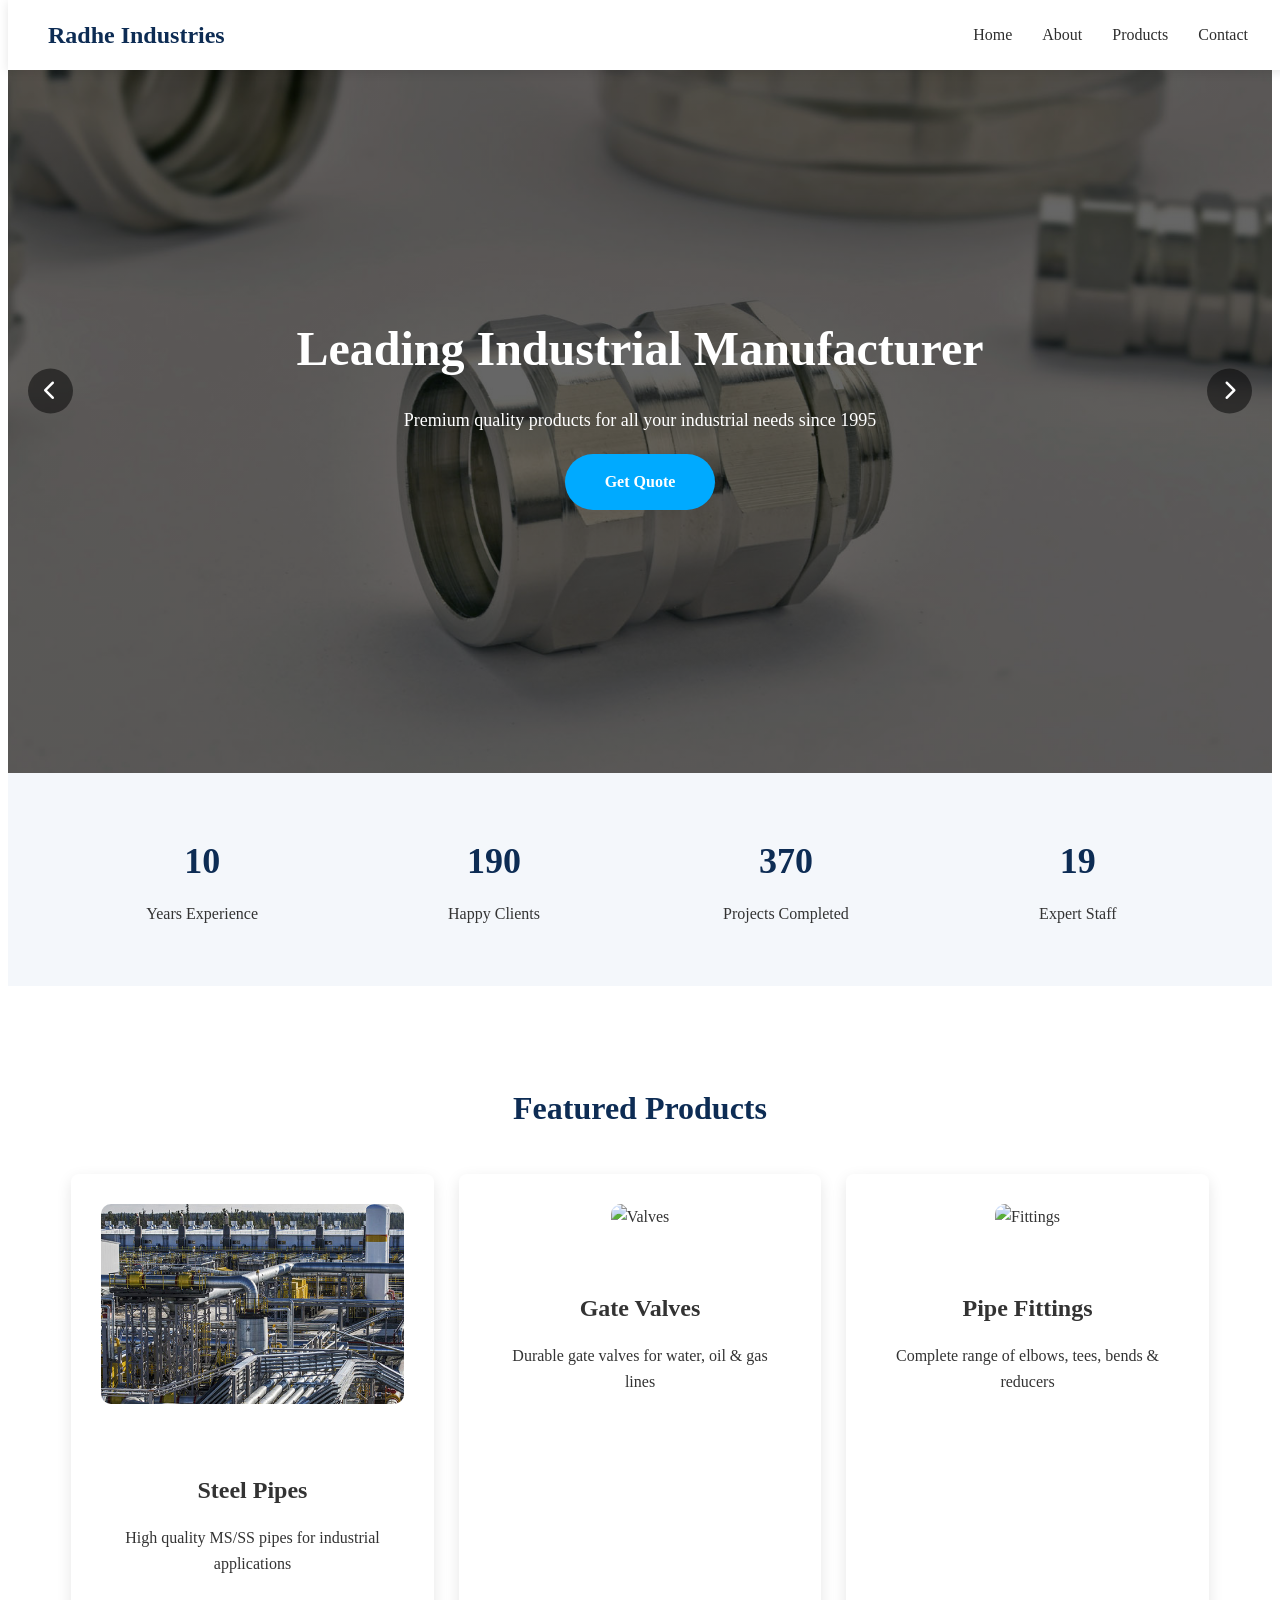
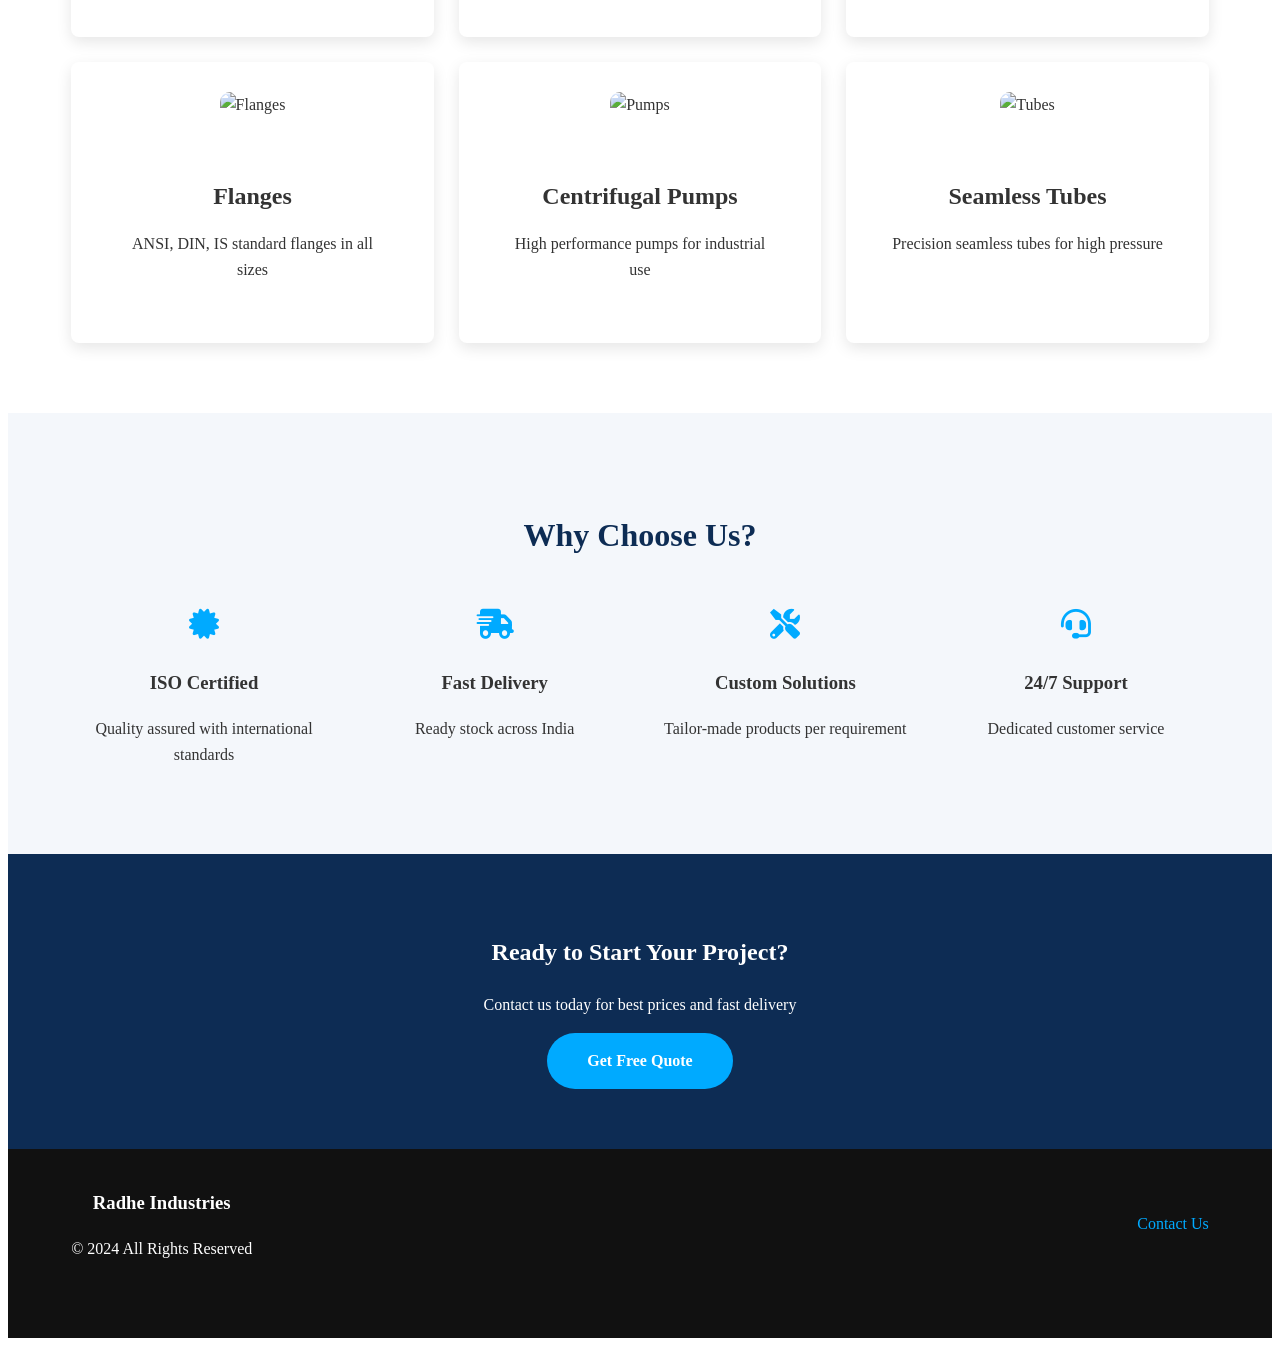
==== index.html @ 286223f5 "basic" ====
<!DOCTYPE html>
<html lang="en">
<head>
    <meta charset="UTF-8">
    <meta name="viewport" content="width=device-width, initial-scale=1.0">
    <title>Radhe Industries - Manufacturer & Supplier</title>
    <link rel="stylesheet" href="css/style.css">
    <link href="https://fonts.googleapis.com/css2?family=Poppins:wght@300;400;500;600;700&display=swap" rel="stylesheet">
    <link rel="stylesheet" href="https://cdnjs.cloudflare.com/ajax/libs/font-awesome/6.0.0/css/all.min.css">
</head>
<body>
    <!-- HEADER -->
    <header>
        <nav class="navbar">
            <div class="nav-container">
                <div class="logo">
                    <h2>Radhe Industries</h2>
                </div>
                <ul class="nav-menu">
                    <li><a href="index.html#home" class="active">Home</a></li>
                    <li><a href="about.html">About</a></li>
                    <li><a href="product.html">Products</a></li>
                    <li><a href="contact.html">Contact</a></li>
                </ul>
                <div class="hamburger">
                    <span></span>
                    <span></span>
                    <span></span>
                </div>
            </div>
        </nav>
    </header>

    <!-- HERO SLIDER -->
    <section id="home" class="hero-slider">
        <div class="slider-container">
            <!-- Slide 1 -->
            <div class="slide active">
                <div class="slide-content">
                    <h1>Leading Industrial Manufacturer</h1>
                    <p>Premium quality products for all your industrial needs since 1995</p>
                    <a href="contact.html" class="cta-btn">Get Quote</a>
                </div>
            </div>
            <!-- Slide 2 -->
            <div class="slide">
                <div class="slide-content">
                    <h1>Quality You Can Trust</h1>
                    <p>ISO Certified | 500+ Happy Clients | 25+ Years Experience</p>
                    <a href="about.html" class="cta-btn">Learn More</a>
                </div>
            </div>
            <!-- Slide 3 -->
            <div class="slide">
                <div class="slide-content">
                    <h1>Fast Delivery Nationwide</h1>
                    <p>Ready stock | On-time delivery | Competitive pricing</p>
                    <a href="contact.html" class="cta-btn">Contact Now</a>
                </div>
            </div>
        </div>
        <div class="slider-nav">
            <span class="nav-dot active" data-slide="0"></span>
            <span class="nav-dot" data-slide="1"></span>
            <span class="nav-dot" data-slide="2"></span>
        </div>
        <div class="slider-arrows">
            <button class="prev"><i class="fas fa-chevron-left"></i></button>
            <button class="next"><i class="fas fa-chevron-right"></i></button>
        </div>
    </section>

    <!-- COMPANY STATS -->
    <section class="stats-section">
        <div class="container">
            <div class="stats-grid">
                <div class="stat-item">
                    <div class="stat-number" data-target="25">0</div>
                    <div class="stat-label">Years Experience</div>
                </div>
                <div class="stat-item">
                    <div class="stat-number" data-target="500">0</div>
                    <div class="stat-label">Happy Clients</div>
                </div>
                <div class="stat-item">
                    <div class="stat-number" data-target="1000">0</div>
                    <div class="stat-label">Projects Completed</div>
                </div>
                <div class="stat-item">
                    <div class="stat-number" data-target="50">0</div>
                    <div class="stat-label">Expert Staff</div>
                </div>
            </div>
        </div>
    </section>

    <!-- FEATURED PRODUCTS -->
    <section id="products" class="products-section">
        <div class="container">
            <h2 class="section-title">Featured Products</h2>
            <div class="products-grid">
                <div class="product-card">
                    <img src="images/steel_pipe.jpg" alt="Industrial Pipes">
                    <div class="product-info">
                        <h3>Steel Pipes</h3>
                        <p>High quality MS/SS pipes for industrial applications</p>
                    </div>
                </div>
                <div class="product-card">
                    <img src="images/product2.jpg" alt="Valves">
                    <div class="product-info">
                        <h3>Gate Valves</h3>
                        <p>Durable gate valves for water, oil & gas lines</p>
                    </div>
                </div>
                <div class="product-card">
                    <img src="images/product3.jpg" alt="Fittings">
                    <div class="product-info">
                        <h3>Pipe Fittings</h3>
                        <p>Complete range of elbows, tees, bends & reducers</p>
                    </div>
                </div>
                <div class="product-card">
                    <img src="images/product4.jpg" alt="Flanges">
                    <div class="product-info">
                        <h3>Flanges</h3>
                        <p>ANSI, DIN, IS standard flanges in all sizes</p>
                    </div>
                </div>
                <div class="product-card">
                    <img src="images/product5.jpg" alt="Pumps">
                    <div class="product-info">
                        <h3>Centrifugal Pumps</h3>
                        <p>High performance pumps for industrial use</p>
                    </div>
                </div>
                <div class="product-card">
                    <img src="images/product6.jpg" alt="Tubes">
                    <div class="product-info">
                        <h3>Seamless Tubes</h3>
                        <p>Precision seamless tubes for high pressure</p>
                    </div>
                </div>
            </div>
        </div>
    </section>

    <!-- WHY CHOOSE US -->
    <section class="why-choose-section">
        <div class="container">
            <h2 class="section-title">Why Choose Us?</h2>
            <div class="features-grid">
                <div class="feature-item">
                    <div class="feature-icon"><i class="fas fa-certificate"></i></div>
                    <h3>ISO Certified</h3>
                    <p>Quality assured with international standards</p>
                </div>
                <div class="feature-item">
                    <div class="feature-icon"><i class="fas fa-shipping-fast"></i></div>
                    <h3>Fast Delivery</h3>
                    <p>Ready stock across India</p>
                </div>
                <div class="feature-item">
                    <div class="feature-icon"><i class="fas fa-tools"></i></div>
                    <h3>Custom Solutions</h3>
                    <p>Tailor-made products per requirement</p>
                </div>
                <div class="feature-item">
                    <div class="feature-icon"><i class="fas fa-headset"></i></div>
                    <h3>24/7 Support</h3>
                    <p>Dedicated customer service</p>
                </div>
            </div>
        </div>
    </section>

    <!-- CLIENTS LOGOS -->
    <!-- <section class="clients-section">
        <div class="container">
            <h2 class="section-title">Our Esteemed Clients</h2>
            <div class="clients-slider">
                <img src="images/client1.png" alt="Client 1" class="client-logo">
                <img src="images/client2.png" alt="Client 2" class="client-logo">
                <img src="images/client3.png" alt="Client 3" class="client-logo">
                <img src="images/client4.png" alt="Client 4" class="client-logo">
                <img src="images/client5.png" alt="Client 5" class="client-logo">
                <img src="images/client6.png" alt="Client 6" class="client-logo">
            </div>
        </div>
    </section> -->

    <!-- CTA SECTION -->
    <section class="cta-section">
        <div class="container">
            <div class="cta-content">
                <h2>Ready to Start Your Project?</h2>
                <p>Contact us today for best prices and fast delivery</p>
                <a href="contact.html" class="cta-btn">Get Free Quote</a>
            </div>
        </div>
    </section>

    <!-- FOOTER -->
    <footer class="footer-simple">
        <div class="container">
            <div class="footer-content">
                <div class="footer-left">
                    <h3>Radhe Industries</h3>
                    <p>© 2024 All Rights Reserved</p>
                </div>
                <div class="footer-right">
                    <a href="contact.html">Contact Us</a>
                </div>
            </div>
        </div>
    </footer>

    <script src="js/script.js"></script>
</body>
</html>
---- css/style.css ----
/* * {
    margin: 0;
    padding: 0;
    box-sizing: border-box;
}

body {
    font-family: 'Poppins', sans-serif;
    line-height: 1.6;
    color: #333;
}

.container {
    max-width: 1200px;
    margin: 0 auto;
    padding: 0 20px;
} */

/* Hero Section */
/* .hero {
    height: 100vh;
    background: linear-gradient(rgba(0,0,0,0.5), rgba(0,0,0,0.5)), 
                url('../images/hero-bg.jpg');
    background-size: cover;
    background-position: center;
    display: flex;
    align-items: center;
    justify-content: center;
    text-align: center;
    color: white;
}

.hero-content h1 {
    font-size: 4rem;
    margin-bottom: 20px;
    animation: fadeInUp 1s ease;
}

.hero-content p {
    font-size: 1.5rem;
    margin-bottom: 30px;
    animation: fadeInUp 1s ease 0.2s both;
}

.cta-btn {
    display: inline-block;
    background: #e74c3c;
    color: white;
    padding: 15px 40px;
    text-decoration: none;
    border-radius: 50px;
    font-weight: 600;
    transition: all 0.3s;
    animation: fadeInUp 1s ease 0.4s both;
}

.cta-btn:hover {
    background: #c0392b;
    transform: translateY(-3px);
} */

/* About Section */
.about {
    padding: 100px 0;
    background: #f8f9fa;
}

.about h2 {
    text-align: center;
    font-size: 2.5rem;
    margin-bottom: 60px;
    color: #333;
}

.about-content {
    display: grid;
    grid-template-columns: 1fr 1fr;
    gap: 60px;
    align-items: center;
}

.about-text p {
    font-size: 1.2rem;
    margin-bottom: 40px;
    color: #666;
}

.stats {
    display: flex;
    gap: 30px;
}

.stat {
    text-align: center;
}

.stat h3 {
    font-size: 2.5rem;
    color: #e74c3c;
    margin-bottom: 10px;
}

.about-image img {
    width: 100%;
    border-radius: 10px;
    box-shadow: 0 20px 40px rgba(0,0,0,0.1);
}

/* Products Section */
.products {
    padding: 100px 0;
}

.products h2 {
    text-align: center;
    font-size: 2.5rem;
    margin-bottom: 60px;
    color: #333;
}

.products-grid {
    display: grid;
    grid-template-columns: repeat(auto-fit, minmax(350px, 1fr));
    gap: 40px;
}

.product-card {
    background: white;
    padding: 30px;
    border-radius: 15px;
    box-shadow: 0 15px 35px rgba(0,0,0,0.1);
    text-align: center;
    transition: transform 0.3s, box-shadow 0.3s;
}

.product-card:hover {
    transform: translateY(-10px);
    box-shadow: 0 25px 50px rgba(0,0,0,0.15);
}

.product-card img {
    width: 100%;
    height: 250px;
    object-fit: cover;
    border-radius: 10px;
    margin-bottom: 20px;
}

.product-card h3 {
    font-size: 1.5rem;
    margin-bottom: 15px;
    color: #333;
}

/* Contact Section */
.contact {
    padding: 100px 0;
    background: #f8f9fa;
}

.contact h2 {
    text-align: center;
    font-size: 2.5rem;
    margin-bottom: 60px;
    color: #333;
}

.contact-content {
    display: grid;
    grid-template-columns: 1fr 1fr;
    gap: 60px;
}

.contact-item {
    margin-bottom: 30px;
}

.contact-item h3 {
    font-size: 1.3rem;
    margin-bottom: 10px;
    color: #e74c3c;
}

/* .contact-form {
    display: flex;
    flex-direction: column;
    gap: 20px;
}

.contact-form input,
.contact-form textarea {
    padding: 15px;
    border: 2px solid #eee;
    border-radius: 10px;
    font-family: inherit;
    font-size: 1rem;
    transition: border-color 0.3s;
}

.contact-form input:focus,
.contact-form textarea:focus {
    outline: none;
    border-color: #e74c3c;
}

.contact-form button {
    background: #e74c3c;
    color: white;
    padding: 15px;
    border: none;
    border-radius: 10px;
    font-size: 1.1rem;
    font-weight: 600;
    cursor: pointer;
    transition: background 0.3s;
}

.contact-form button:hover {
    background: #c0392b;
} */

/* Footer */
footer {
    background: #333;
    color: white;
    text-align: center;
    padding: 30px 0;
}

/* Animations */
@keyframes fadeInUp {
    from {
        opacity: 0;
        transform: translateY(30px);
    }
    to {
        opacity: 1;
        transform: translateY(0);
    }
}

/* Responsive Design */
@media (max-width: 768px) {
    .hamburger {
        display: flex;
    }
    
    .nav-menu {
        position: fixed;
        left: -100%;
        top: 70px;
        flex-direction: column;
        background-color: white;
        width: 100%;
        text-align: center;
        transition: 0.3s;
        box-shadow: 0 10px 27px rgba(0,0,0,0.05);
        padding: 20px 0;
    }
    
    .nav-menu.active {
        left: 0;
    }
    
    .hero-content h1 {
        font-size: 2.5rem;
    }
    
    .about-content,
    .contact-content {
        grid-template-columns: 1fr;
        gap: 40px;
    }
    
    .stats {
        justify-content: center;
    }
}

/* FOOTER STYLES */
footer {
    background: #1a1a1a;
    color: white;
    padding: 60px 0 20px;
}

.footer-content {
    display: grid;
    grid-template-columns: repeat(auto-fit, minmax(250px, 1fr));
    gap: 40px;
    margin-bottom: 40px;
}

.footer-section h3,
.footer-section h4 {
    color: #e74c3c;
    margin-bottom: 20px;
}

.footer-section ul {
    list-style: none;
}

.footer-section ul li {
    margin-bottom: 10px;
}

.footer-section a {
    color: #ccc;
    text-decoration: none;
    transition: color 0.3s;
}

.footer-section a:hover {
    color: #e74c3c;
}

.footer-bottom {
    border-top: 1px solid #333;
    padding-top: 20px;
    text-align: center;
    color: #999;
}

.footer-bottom a {
    color: #e74c3c;
    text-decoration: none;
}

----------------------------------------------------------------

/* RESET */
* {
    margin: 0;
    padding: 0;
    box-sizing: border-box;
    font-family: 'Poppins', sans-serif;
}

body {
    line-height: 1.6;
    color: #333;
}

/* CONTAINER */
.container {
    width: 90%;
    max-width: 1200px;
    margin: auto;
}

/* NAVBAR */

 .navbar {
    background: #fffefe;
    box-shadow: 0 2px 10px rgba(0,0,0,0.1);
    position: fixed;
    width: 100%;
    top: 0;
    z-index: 1000;
}

.nav-container {
    max-width: 1200px;
    margin: 0 auto;
    padding: 0 20px;
    display: flex;
    justify-content: space-between;
    align-items: center;
    height: 70px;
}

.logo h2 {
    color: #0d2c54;
    font-weight: 700;
}

.nav-menu {
    display: flex;
    list-style: none;
    gap: 30px;
}

.nav-menu a {
    text-decoration: none;
    color: #2e2e2e;
    font-weight: 500;
    transition: color 0.3s;
}

.nav-menu a:hover {
    color: #0d2c54;
}

.hamburger {
    display: none;
    flex-direction: column;
    cursor: pointer;
}

.hamburger span {
    width: 25px;
    height: 3px;
    background: #333;
    margin: 3px 0;
    transition: 0.3s;
}

/* HERO SLIDER */
.hero-slider {
    position: relative;
    height: 85vh;
    overflow: hidden;
}

.slide {
    position: absolute;
    width: 100%;
    height: 100%;
    display: none;
    align-items: center;
    justify-content: center;
    text-align: center;
    color: #fff;
}

.slide.active {
    display: flex;
}

/* Background images */
.slide:nth-child(1) {
    background: linear-gradient(rgba(0,0,0,0.6), rgba(0,0,0,0.6)), url('../images/slider_image-1.jpg') center/cover;
}
.slide:nth-child(2) {
    background: linear-gradient(rgba(0,0,0,0.6), rgba(0,0,0,0.6)), url('../images/slider_image-2.jpg') center/cover;
}
.slide:nth-child(3) {
    background: linear-gradient(rgba(0,0,0,0.6), rgba(0,0,0,0.6)), url('../images/slider_image-3.jpg') center/cover;
}

.slide-content h1 {
    font-size: 48px;
    margin-bottom: 15px;
}

.slide-content p {
    font-size: 18px;
    margin-bottom: 20px;
}

/* SLIDER ARROWS FIXED */
.slider-arrows {
    position: absolute;
    top: 50%;
    left: 0;
    width: 100%;
    transform: translateY(-50%);
    z-index: 10;
    pointer-events: none; /* allows clicks only on buttons */
}

/* COMMON BUTTON STYLE */
.slider-arrows button {
    position: absolute;
    top: 50%;
    transform: translateY(-50%);
    
    background: rgba(0, 0, 0, 0.5);
    border: none;
    color: #fff;
    font-size: 20px;
    width: 45px;
    height: 45px;
    cursor: pointer;
    border-radius: 50%;
    transition: 0.3s;

    display: flex;
    align-items: center;
    justify-content: center;

    pointer-events: all; /* enable click */
}

/* LEFT ARROW */
.slider-arrows .prev {
    left: 20px;
}

/* RIGHT ARROW */
.slider-arrows .next {
    right: 20px;
}

.slider-arrows button:hover {
    background: #00aaff;
}

/* OPTIONAL: make arrows bigger like pro sites */
.slider-arrows button i {
    pointer-events: none;
}

/* BUTTON */
.cta-btn {
    display: inline-block;
    background: #00aaff;
    color: #fff;
    padding: 15px 40px;
    text-decoration: none;
    border-radius: 50px;
    font-weight: 600;
    transition: all 0.3s;
    animation: fadeInUp 1s ease 0.4s both;
}

.cta-btn:hover {
    background: #0077aa;
    transform: translateY(-3px);
}

/* STATS */
.stats-section {
    background: #f4f7fb;
    padding: 60px 0;
    text-align: center;
}

.stats-grid {
    display: grid;
    grid-template-columns: repeat(4, 1fr);
    gap: 30px;
}

.stat-number {
    font-size: 36px;
    color: #0d2c54;
    font-weight: 600;
}

.stat-label {
    margin-top: 10px;
}

/* PRODUCTS */
.products-section {
    padding: 70px 0;
}

.section-title {
    text-align: center;
    margin-bottom: 40px;
    font-size: 32px;
    color: #0d2c54;
}

.products-grid {
    display: grid;
    grid-template-columns: repeat(3, 1fr);
    gap: 25px;
}

.product-card {
    background: #fff;
    border-radius: 8px;
    overflow: hidden;
    transition: 0.3s;
    box-shadow: 0 5px 15px rgba(0,0,0,0.1);
}

.product-card img {
    width: 100%;
    height: 200px;
    object-fit: cover;
}

.product-info {
    padding: 15px;
}

.product-card:hover {
    transform: translateY(-8px);
}

/* FEATURES */
.why-choose-section {
    background: #f4f7fb;
    padding: 70px 0;
}

.features-grid {
    display: grid;
    grid-template-columns: repeat(4, 1fr);
    gap: 25px;
    text-align: center;
}

.feature-icon {
    font-size: 30px;
    color: #00aaff;
    margin-bottom: 10px;
}

/* CLIENTS */
.clients-section {
    padding: 60px 0;
    text-align: center;
}

.clients-slider {
    display: flex;
    justify-content: center;
    gap: 30px;
    flex-wrap: wrap;
}

.client-logo {
    width: 120px;
    opacity: 0.7;
    transition: 0.3s;
}

.client-logo:hover {
    opacity: 1;
}

/* CTA */
.cta-section {
    background: #0d2c54;
    color: #fff;
    text-align: center;
    padding: 60px 20px;
}

/* FOOTER */
.footer-simple {
    background: #111;
    color: #fff;
    padding: 20px 0;
}

.footer-content {
    display: flex;
    justify-content: space-between;
    align-items: center;
}

.footer-right a {
    color: #00aaff;
    text-decoration: none;
}

/* RESPONSIVE */
@media(max-width: 992px) {
    .products-grid,
    .features-grid,
    .stats-grid {
        grid-template-columns: repeat(2, 1fr);
    }
}

@media(max-width: 600px) {
    .products-grid,
    .features-grid,
    .stats-grid {
        grid-template-columns: 1fr;
    }

    .slide-content h1 {
        font-size: 28px;
    }
}
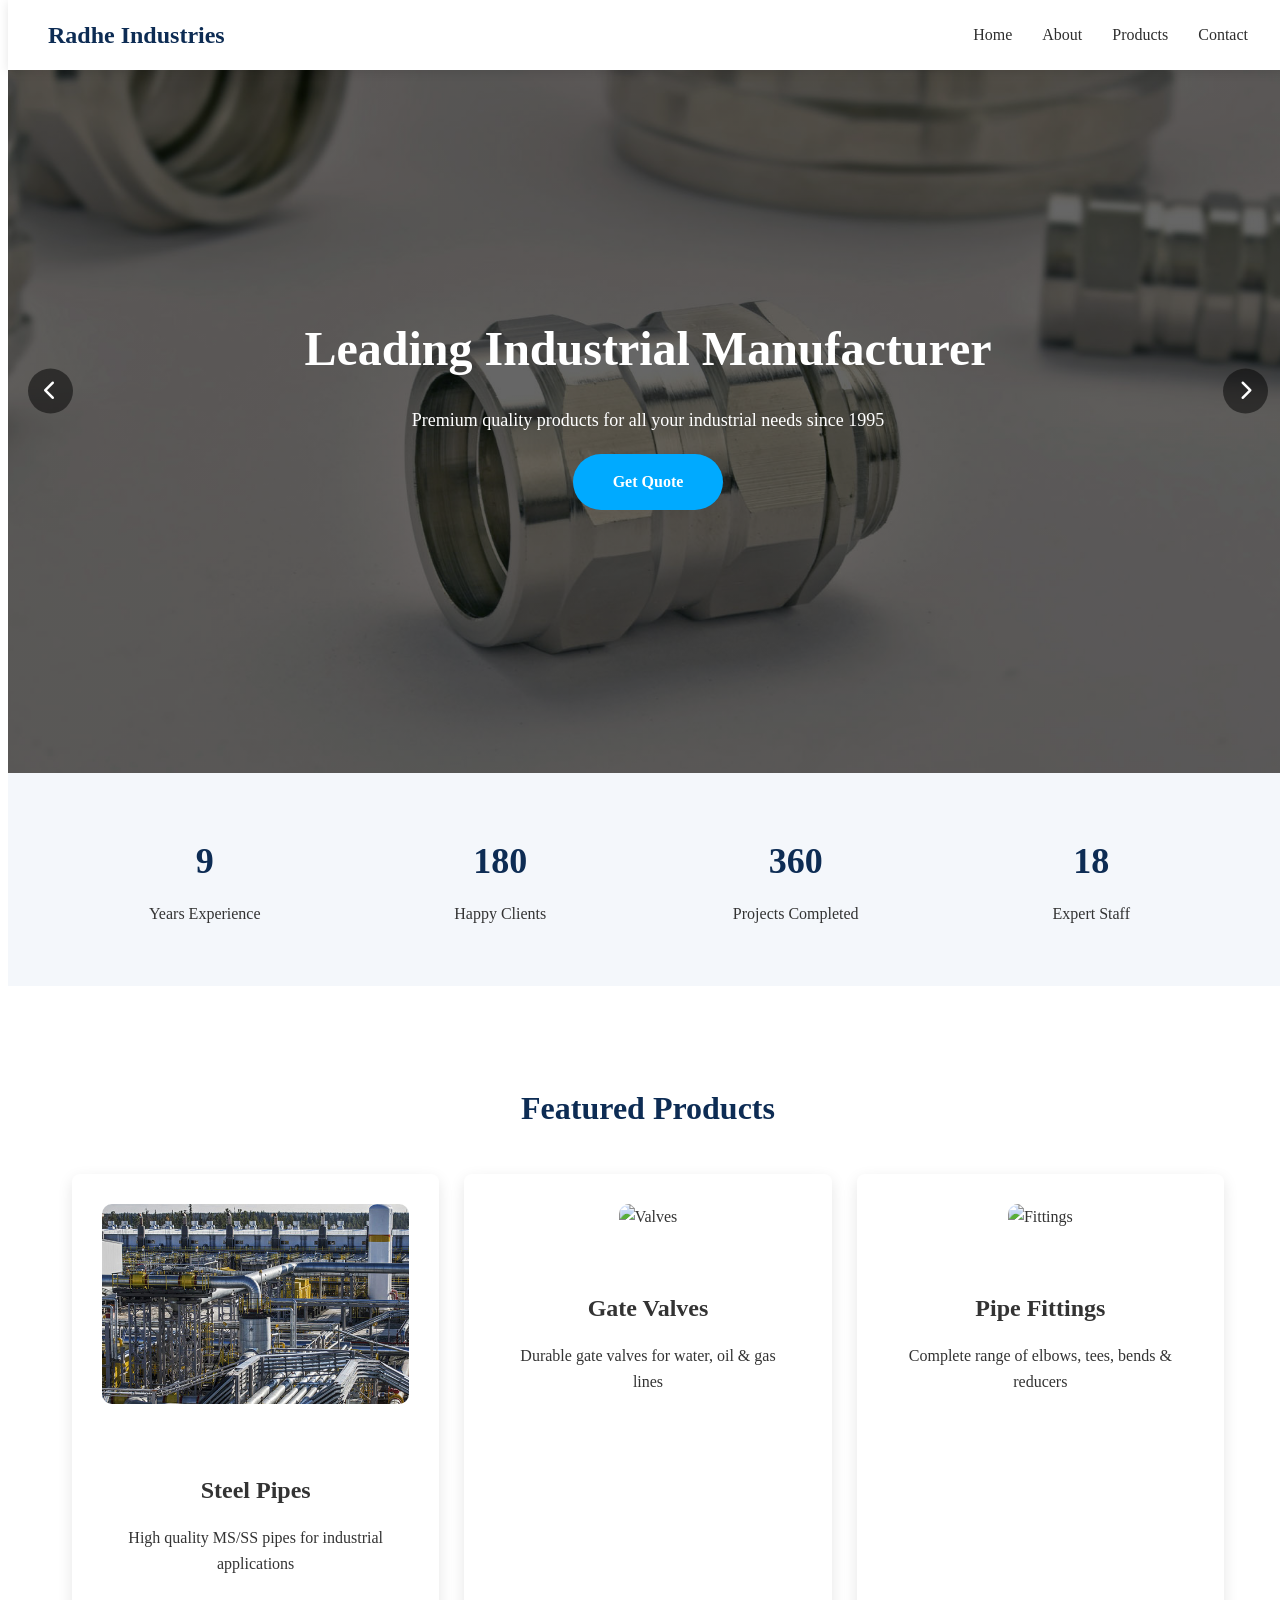
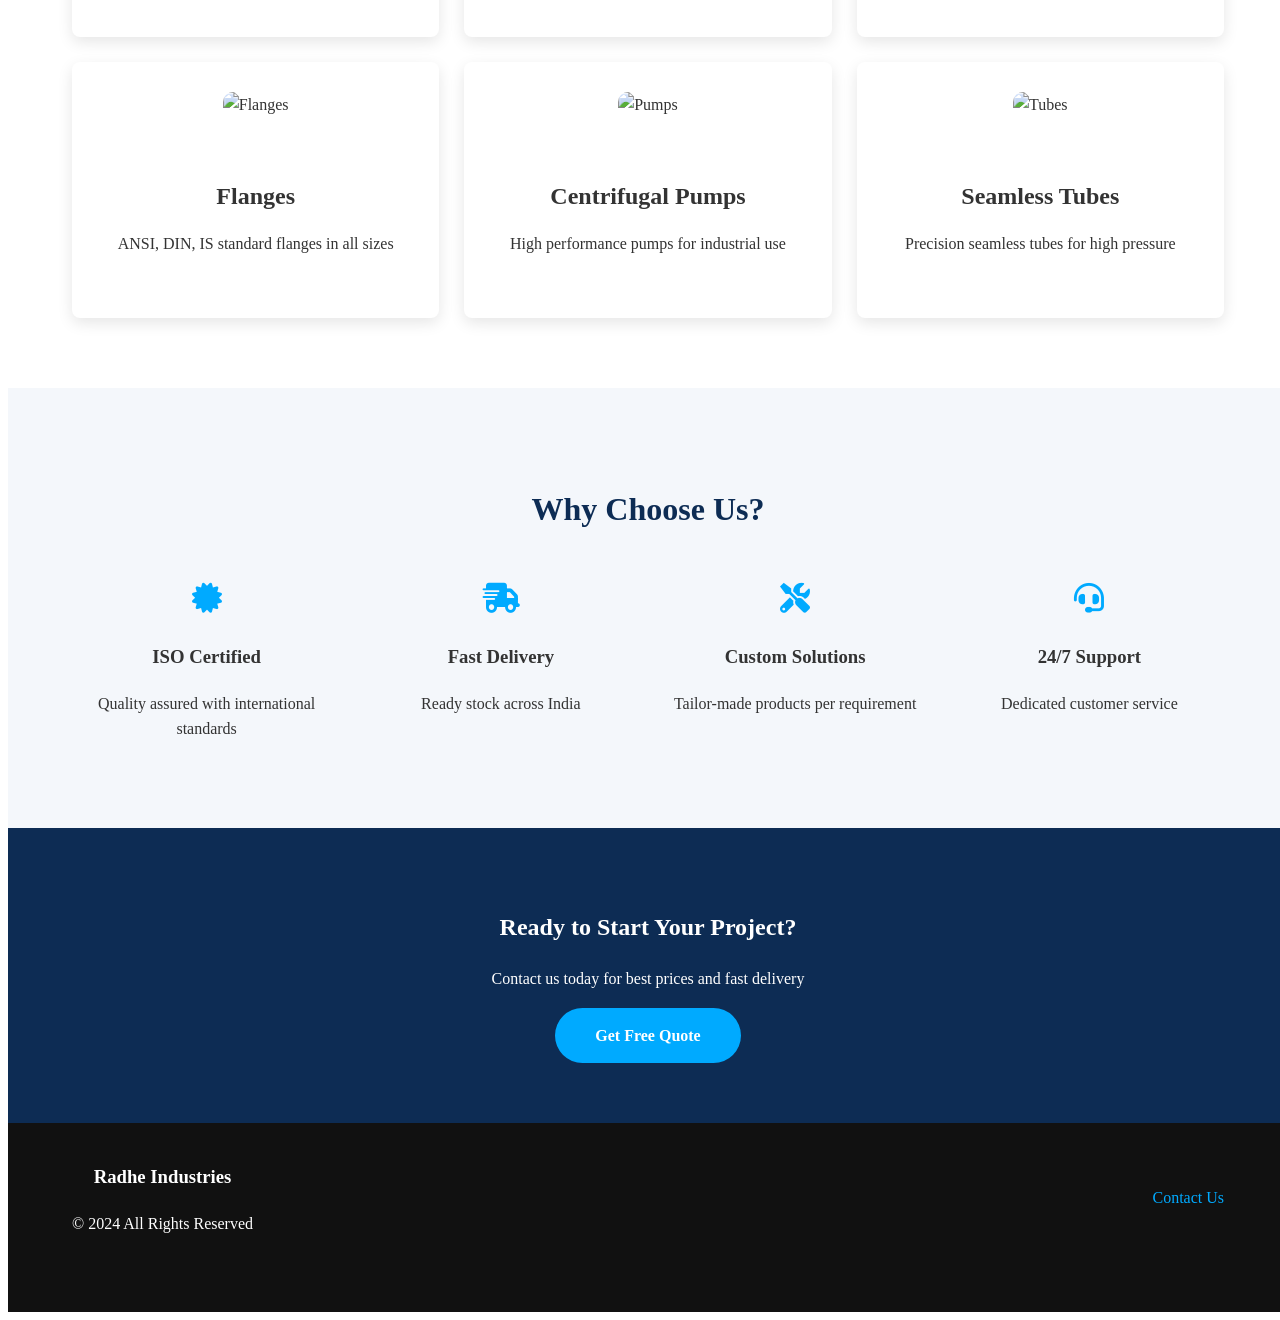
==== commit 8d55b679: "Initial commit" ====
--- a/index.html
+++ b/index.html
@@ -1,220 +1,220 @@
-<!DOCTYPE html>
-<html lang="en">
-<head>
-    <meta charset="UTF-8">
-    <meta name="viewport" content="width=device-width, initial-scale=1.0">
-    <title>Radhe Industries - Manufacturer & Supplier</title>
-    <link rel="stylesheet" href="css/style.css">
-    <link href="https://fonts.googleapis.com/css2?family=Poppins:wght@300;400;500;600;700&display=swap" rel="stylesheet">
-    <link rel="stylesheet" href="https://cdnjs.cloudflare.com/ajax/libs/font-awesome/6.0.0/css/all.min.css">
-</head>
-<body>
-    <!-- HEADER -->
-    <header>
-        <nav class="navbar">
-            <div class="nav-container">
-                <div class="logo">
-                    <h2>Radhe Industries</h2>
-                </div>
-                <ul class="nav-menu">
-                    <li><a href="index.html#home" class="active">Home</a></li>
-                    <li><a href="about.html">About</a></li>
-                    <li><a href="product.html">Products</a></li>
-                    <li><a href="contact.html">Contact</a></li>
-                </ul>
-                <div class="hamburger">
-                    <span></span>
-                    <span></span>
-                    <span></span>
-                </div>
-            </div>
-        </nav>
-    </header>
-
-    <!-- HERO SLIDER -->
-    <section id="home" class="hero-slider">
-        <div class="slider-container">
-            <!-- Slide 1 -->
-            <div class="slide active">
-                <div class="slide-content">
-                    <h1>Leading Industrial Manufacturer</h1>
-                    <p>Premium quality products for all your industrial needs since 1995</p>
-                    <a href="contact.html" class="cta-btn">Get Quote</a>
-                </div>
-            </div>
-            <!-- Slide 2 -->
-            <div class="slide">
-                <div class="slide-content">
-                    <h1>Quality You Can Trust</h1>
-                    <p>ISO Certified | 500+ Happy Clients | 25+ Years Experience</p>
-                    <a href="about.html" class="cta-btn">Learn More</a>
-                </div>
-            </div>
-            <!-- Slide 3 -->
-            <div class="slide">
-                <div class="slide-content">
-                    <h1>Fast Delivery Nationwide</h1>
-                    <p>Ready stock | On-time delivery | Competitive pricing</p>
-                    <a href="contact.html" class="cta-btn">Contact Now</a>
-                </div>
-            </div>
-        </div>
-        <div class="slider-nav">
-            <span class="nav-dot active" data-slide="0"></span>
-            <span class="nav-dot" data-slide="1"></span>
-            <span class="nav-dot" data-slide="2"></span>
-        </div>
-        <div class="slider-arrows">
-            <button class="prev"><i class="fas fa-chevron-left"></i></button>
-            <button class="next"><i class="fas fa-chevron-right"></i></button>
-        </div>
-    </section>
-
-    <!-- COMPANY STATS -->
-    <section class="stats-section">
-        <div class="container">
-            <div class="stats-grid">
-                <div class="stat-item">
-                    <div class="stat-number" data-target="25">0</div>
-                    <div class="stat-label">Years Experience</div>
-                </div>
-                <div class="stat-item">
-                    <div class="stat-number" data-target="500">0</div>
-                    <div class="stat-label">Happy Clients</div>
-                </div>
-                <div class="stat-item">
-                    <div class="stat-number" data-target="1000">0</div>
-                    <div class="stat-label">Projects Completed</div>
-                </div>
-                <div class="stat-item">
-                    <div class="stat-number" data-target="50">0</div>
-                    <div class="stat-label">Expert Staff</div>
-                </div>
-            </div>
-        </div>
-    </section>
-
-    <!-- FEATURED PRODUCTS -->
-    <section id="products" class="products-section">
-        <div class="container">
-            <h2 class="section-title">Featured Products</h2>
-            <div class="products-grid">
-                <div class="product-card">
-                    <img src="images/steel_pipe.jpg" alt="Industrial Pipes">
-                    <div class="product-info">
-                        <h3>Steel Pipes</h3>
-                        <p>High quality MS/SS pipes for industrial applications</p>
-                    </div>
-                </div>
-                <div class="product-card">
-                    <img src="images/product2.jpg" alt="Valves">
-                    <div class="product-info">
-                        <h3>Gate Valves</h3>
-                        <p>Durable gate valves for water, oil & gas lines</p>
-                    </div>
-                </div>
-                <div class="product-card">
-                    <img src="images/product3.jpg" alt="Fittings">
-                    <div class="product-info">
-                        <h3>Pipe Fittings</h3>
-                        <p>Complete range of elbows, tees, bends & reducers</p>
-                    </div>
-                </div>
-                <div class="product-card">
-                    <img src="images/product4.jpg" alt="Flanges">
-                    <div class="product-info">
-                        <h3>Flanges</h3>
-                        <p>ANSI, DIN, IS standard flanges in all sizes</p>
-                    </div>
-                </div>
-                <div class="product-card">
-                    <img src="images/product5.jpg" alt="Pumps">
-                    <div class="product-info">
-                        <h3>Centrifugal Pumps</h3>
-                        <p>High performance pumps for industrial use</p>
-                    </div>
-                </div>
-                <div class="product-card">
-                    <img src="images/product6.jpg" alt="Tubes">
-                    <div class="product-info">
-                        <h3>Seamless Tubes</h3>
-                        <p>Precision seamless tubes for high pressure</p>
-                    </div>
-                </div>
-            </div>
-        </div>
-    </section>
-
-    <!-- WHY CHOOSE US -->
-    <section class="why-choose-section">
-        <div class="container">
-            <h2 class="section-title">Why Choose Us?</h2>
-            <div class="features-grid">
-                <div class="feature-item">
-                    <div class="feature-icon"><i class="fas fa-certificate"></i></div>
-                    <h3>ISO Certified</h3>
-                    <p>Quality assured with international standards</p>
-                </div>
-                <div class="feature-item">
-                    <div class="feature-icon"><i class="fas fa-shipping-fast"></i></div>
-                    <h3>Fast Delivery</h3>
-                    <p>Ready stock across India</p>
-                </div>
-                <div class="feature-item">
-                    <div class="feature-icon"><i class="fas fa-tools"></i></div>
-                    <h3>Custom Solutions</h3>
-                    <p>Tailor-made products per requirement</p>
-                </div>
-                <div class="feature-item">
-                    <div class="feature-icon"><i class="fas fa-headset"></i></div>
-                    <h3>24/7 Support</h3>
-                    <p>Dedicated customer service</p>
-                </div>
-            </div>
-        </div>
-    </section>
-
-    <!-- CLIENTS LOGOS -->
-    <!-- <section class="clients-section">
-        <div class="container">
-            <h2 class="section-title">Our Esteemed Clients</h2>
-            <div class="clients-slider">
-                <img src="images/client1.png" alt="Client 1" class="client-logo">
-                <img src="images/client2.png" alt="Client 2" class="client-logo">
-                <img src="images/client3.png" alt="Client 3" class="client-logo">
-                <img src="images/client4.png" alt="Client 4" class="client-logo">
-                <img src="images/client5.png" alt="Client 5" class="client-logo">
-                <img src="images/client6.png" alt="Client 6" class="client-logo">
-            </div>
-        </div>
-    </section> -->
-
-    <!-- CTA SECTION -->
-    <section class="cta-section">
-        <div class="container">
-            <div class="cta-content">
-                <h2>Ready to Start Your Project?</h2>
-                <p>Contact us today for best prices and fast delivery</p>
-                <a href="contact.html" class="cta-btn">Get Free Quote</a>
-            </div>
-        </div>
-    </section>
-
-    <!-- FOOTER -->
-    <footer class="footer-simple">
-        <div class="container">
-            <div class="footer-content">
-                <div class="footer-left">
-                    <h3>Radhe Industries</h3>
-                    <p>© 2024 All Rights Reserved</p>
-                </div>
-                <div class="footer-right">
-                    <a href="contact.html">Contact Us</a>
-                </div>
-            </div>
-        </div>
-    </footer>
-
-    <script src="js/script.js"></script>
-</body>
+<!DOCTYPE html>
+<html lang="en">
+<head>
+    <meta charset="UTF-8">
+    <meta name="viewport" content="width=device-width, initial-scale=1.0">
+    <title>Radhe Industries - Manufacturer & Supplier</title>
+    <link rel="stylesheet" href="css/style.css">
+    <link href="https://fonts.googleapis.com/css2?family=Poppins:wght@300;400;500;600;700&display=swap" rel="stylesheet">
+    <link rel="stylesheet" href="https://cdnjs.cloudflare.com/ajax/libs/font-awesome/6.0.0/css/all.min.css">
+</head>
+<body>
+    <!-- HEADER -->
+    <header>
+        <nav class="navbar">
+            <div class="nav-container">
+                <div class="logo">
+                    <h2>Radhe Industries</h2>
+                </div>
+                <ul class="nav-menu">
+                    <li><a href="index.html#home" class="active">Home</a></li>
+                    <li><a href="about.html">About</a></li>
+                    <li><a href="product.html">Products</a></li>
+                    <li><a href="contact.html">Contact</a></li>
+                </ul>
+                <div class="hamburger">
+                    <span></span>
+                    <span></span>
+                    <span></span>
+                </div>
+            </div>
+        </nav>
+    </header>
+
+    <!-- HERO SLIDER -->
+    <section id="home" class="hero-slider">
+        <div class="slider-container">
+            <!-- Slide 1 -->
+            <div class="slide active">
+                <div class="slide-content">
+                    <h1>Leading Industrial Manufacturer</h1>
+                    <p>Premium quality products for all your industrial needs since 1995</p>
+                    <a href="contact.html" class="cta-btn">Get Quote</a>
+                </div>
+            </div>
+            <!-- Slide 2 -->
+            <div class="slide">
+                <div class="slide-content">
+                    <h1>Quality You Can Trust</h1>
+                    <p>ISO Certified | 500+ Happy Clients | 25+ Years Experience</p>
+                    <a href="about.html" class="cta-btn">Learn More</a>
+                </div>
+            </div>
+            <!-- Slide 3 -->
+            <div class="slide">
+                <div class="slide-content">
+                    <h1>Fast Delivery Nationwide</h1>
+                    <p>Ready stock | On-time delivery | Competitive pricing</p>
+                    <a href="contact.html" class="cta-btn">Contact Now</a>
+                </div>
+            </div>
+        </div>
+        <div class="slider-nav">
+            <span class="nav-dot active" data-slide="0"></span>
+            <span class="nav-dot" data-slide="1"></span>
+            <span class="nav-dot" data-slide="2"></span>
+        </div>
+        <div class="slider-arrows">
+            <button class="prev"><i class="fas fa-chevron-left"></i></button>
+            <button class="next"><i class="fas fa-chevron-right"></i></button>
+        </div>
+    </section>
+
+    <!-- COMPANY STATS -->
+    <section class="stats-section">
+        <div class="container">
+            <div class="stats-grid">
+                <div class="stat-item">
+                    <div class="stat-number" data-target="25">0</div>
+                    <div class="stat-label">Years Experience</div>
+                </div>
+                <div class="stat-item">
+                    <div class="stat-number" data-target="500">0</div>
+                    <div class="stat-label">Happy Clients</div>
+                </div>
+                <div class="stat-item">
+                    <div class="stat-number" data-target="1000">0</div>
+                    <div class="stat-label">Projects Completed</div>
+                </div>
+                <div class="stat-item">
+                    <div class="stat-number" data-target="50">0</div>
+                    <div class="stat-label">Expert Staff</div>
+                </div>
+            </div>
+        </div>
+    </section>
+
+    <!-- FEATURED PRODUCTS -->
+    <section id="products" class="products-section">
+        <div class="container">
+            <h2 class="section-title">Featured Products</h2>
+            <div class="products-grid">
+                <div class="product-card">
+                    <img src="images/steel_pipe.jpg" alt="Industrial Pipes">
+                    <div class="product-info">
+                        <h3>Steel Pipes</h3>
+                        <p>High quality MS/SS pipes for industrial applications</p>
+                    </div>
+                </div>
+                <div class="product-card">
+                    <img src="images/product2.jpg" alt="Valves">
+                    <div class="product-info">
+                        <h3>Gate Valves</h3>
+                        <p>Durable gate valves for water, oil & gas lines</p>
+                    </div>
+                </div>
+                <div class="product-card">
+                    <img src="images/product3.jpg" alt="Fittings">
+                    <div class="product-info">
+                        <h3>Pipe Fittings</h3>
+                        <p>Complete range of elbows, tees, bends & reducers</p>
+                    </div>
+                </div>
+                <div class="product-card">
+                    <img src="images/product4.jpg" alt="Flanges">
+                    <div class="product-info">
+                        <h3>Flanges</h3>
+                        <p>ANSI, DIN, IS standard flanges in all sizes</p>
+                    </div>
+                </div>
+                <div class="product-card">
+                    <img src="images/product5.jpg" alt="Pumps">
+                    <div class="product-info">
+                        <h3>Centrifugal Pumps</h3>
+                        <p>High performance pumps for industrial use</p>
+                    </div>
+                </div>
+                <div class="product-card">
+                    <img src="images/product6.jpg" alt="Tubes">
+                    <div class="product-info">
+                        <h3>Seamless Tubes</h3>
+                        <p>Precision seamless tubes for high pressure</p>
+                    </div>
+                </div>
+            </div>
+        </div>
+    </section>
+
+    <!-- WHY CHOOSE US -->
+    <section class="why-choose-section">
+        <div class="container">
+            <h2 class="section-title">Why Choose Us?</h2>
+            <div class="features-grid">
+                <div class="feature-item">
+                    <div class="feature-icon"><i class="fas fa-certificate"></i></div>
+                    <h3>ISO Certified</h3>
+                    <p>Quality assured with international standards</p>
+                </div>
+                <div class="feature-item">
+                    <div class="feature-icon"><i class="fas fa-shipping-fast"></i></div>
+                    <h3>Fast Delivery</h3>
+                    <p>Ready stock across India</p>
+                </div>
+                <div class="feature-item">
+                    <div class="feature-icon"><i class="fas fa-tools"></i></div>
+                    <h3>Custom Solutions</h3>
+                    <p>Tailor-made products per requirement</p>
+                </div>
+                <div class="feature-item">
+                    <div class="feature-icon"><i class="fas fa-headset"></i></div>
+                    <h3>24/7 Support</h3>
+                    <p>Dedicated customer service</p>
+                </div>
+            </div>
+        </div>
+    </section>
+
+    <!-- CLIENTS LOGOS -->
+    <!-- <section class="clients-section">
+        <div class="container">
+            <h2 class="section-title">Our Esteemed Clients</h2>
+            <div class="clients-slider">
+                <img src="images/client1.png" alt="Client 1" class="client-logo">
+                <img src="images/client2.png" alt="Client 2" class="client-logo">
+                <img src="images/client3.png" alt="Client 3" class="client-logo">
+                <img src="images/client4.png" alt="Client 4" class="client-logo">
+                <img src="images/client5.png" alt="Client 5" class="client-logo">
+                <img src="images/client6.png" alt="Client 6" class="client-logo">
+            </div>
+        </div>
+    </section> -->
+
+    <!-- CTA SECTION -->
+    <section class="cta-section">
+        <div class="container">
+            <div class="cta-content">
+                <h2>Ready to Start Your Project?</h2>
+                <p>Contact us today for best prices and fast delivery</p>
+                <a href="contact.html" class="cta-btn">Get Free Quote</a>
+            </div>
+        </div>
+    </section>
+
+    <!-- FOOTER -->
+    <footer class="footer-simple">
+        <div class="container">
+            <div class="footer-content">
+                <div class="footer-left">
+                    <h3>Radhe Industries</h3>
+                    <p>© 2024 All Rights Reserved</p>
+                </div>
+                <div class="footer-right">
+                    <a href="contact.html">Contact Us</a>
+                </div>
+            </div>
+        </div>
+    </footer>
+
+    <script src="js/script.js"></script>
+</body>
 </html>
--- a/css/style.css
+++ b/css/style.css
@@ -1,673 +1,740 @@
-/* * {
-    margin: 0;
-    padding: 0;
-    box-sizing: border-box;
-}
-
-body {
-    font-family: 'Poppins', sans-serif;
-    line-height: 1.6;
-    color: #333;
-}
-
-.container {
-    max-width: 1200px;
-    margin: 0 auto;
-    padding: 0 20px;
-} */
-
-/* Hero Section */
-/* .hero {
-    height: 100vh;
-    background: linear-gradient(rgba(0,0,0,0.5), rgba(0,0,0,0.5)), 
-                url('../images/hero-bg.jpg');
-    background-size: cover;
-    background-position: center;
-    display: flex;
-    align-items: center;
-    justify-content: center;
-    text-align: center;
-    color: white;
-}
-
-.hero-content h1 {
-    font-size: 4rem;
-    margin-bottom: 20px;
-    animation: fadeInUp 1s ease;
-}
-
-.hero-content p {
-    font-size: 1.5rem;
-    margin-bottom: 30px;
-    animation: fadeInUp 1s ease 0.2s both;
-}
-
-.cta-btn {
-    display: inline-block;
-    background: #e74c3c;
-    color: white;
-    padding: 15px 40px;
-    text-decoration: none;
-    border-radius: 50px;
-    font-weight: 600;
-    transition: all 0.3s;
-    animation: fadeInUp 1s ease 0.4s both;
-}
-
-.cta-btn:hover {
-    background: #c0392b;
-    transform: translateY(-3px);
-} */
-
-/* About Section */
-.about {
-    padding: 100px 0;
-    background: #f8f9fa;
-}
-
-.about h2 {
-    text-align: center;
-    font-size: 2.5rem;
-    margin-bottom: 60px;
-    color: #333;
-}
-
-.about-content {
-    display: grid;
-    grid-template-columns: 1fr 1fr;
-    gap: 60px;
-    align-items: center;
-}
-
-.about-text p {
-    font-size: 1.2rem;
-    margin-bottom: 40px;
-    color: #666;
-}
-
-.stats {
-    display: flex;
-    gap: 30px;
-}
-
-.stat {
-    text-align: center;
-}
-
-.stat h3 {
-    font-size: 2.5rem;
-    color: #e74c3c;
-    margin-bottom: 10px;
-}
-
-.about-image img {
-    width: 100%;
-    border-radius: 10px;
-    box-shadow: 0 20px 40px rgba(0,0,0,0.1);
-}
-
-/* Products Section */
-.products {
-    padding: 100px 0;
-}
-
-.products h2 {
-    text-align: center;
-    font-size: 2.5rem;
-    margin-bottom: 60px;
-    color: #333;
-}
-
-.products-grid {
-    display: grid;
-    grid-template-columns: repeat(auto-fit, minmax(350px, 1fr));
-    gap: 40px;
-}
-
-.product-card {
-    background: white;
-    padding: 30px;
-    border-radius: 15px;
-    box-shadow: 0 15px 35px rgba(0,0,0,0.1);
-    text-align: center;
-    transition: transform 0.3s, box-shadow 0.3s;
-}
-
-.product-card:hover {
-    transform: translateY(-10px);
-    box-shadow: 0 25px 50px rgba(0,0,0,0.15);
-}
-
-.product-card img {
-    width: 100%;
-    height: 250px;
-    object-fit: cover;
-    border-radius: 10px;
-    margin-bottom: 20px;
-}
-
-.product-card h3 {
-    font-size: 1.5rem;
-    margin-bottom: 15px;
-    color: #333;
-}
-
-/* Contact Section */
-.contact {
-    padding: 100px 0;
-    background: #f8f9fa;
-}
-
-.contact h2 {
-    text-align: center;
-    font-size: 2.5rem;
-    margin-bottom: 60px;
-    color: #333;
-}
-
-.contact-content {
-    display: grid;
-    grid-template-columns: 1fr 1fr;
-    gap: 60px;
-}
-
-.contact-item {
-    margin-bottom: 30px;
-}
-
-.contact-item h3 {
-    font-size: 1.3rem;
-    margin-bottom: 10px;
-    color: #e74c3c;
-}
-
-/* .contact-form {
-    display: flex;
-    flex-direction: column;
-    gap: 20px;
-}
-
-.contact-form input,
-.contact-form textarea {
-    padding: 15px;
-    border: 2px solid #eee;
-    border-radius: 10px;
-    font-family: inherit;
-    font-size: 1rem;
-    transition: border-color 0.3s;
-}
-
-.contact-form input:focus,
-.contact-form textarea:focus {
-    outline: none;
-    border-color: #e74c3c;
-}
-
-.contact-form button {
-    background: #e74c3c;
-    color: white;
-    padding: 15px;
-    border: none;
-    border-radius: 10px;
-    font-size: 1.1rem;
-    font-weight: 600;
-    cursor: pointer;
-    transition: background 0.3s;
-}
-
-.contact-form button:hover {
-    background: #c0392b;
-} */
-
-/* Footer */
-footer {
-    background: #333;
-    color: white;
-    text-align: center;
-    padding: 30px 0;
-}
-
-/* Animations */
-@keyframes fadeInUp {
-    from {
-        opacity: 0;
-        transform: translateY(30px);
-    }
-    to {
-        opacity: 1;
-        transform: translateY(0);
-    }
-}
-
-/* Responsive Design */
-@media (max-width: 768px) {
-    .hamburger {
-        display: flex;
-    }
-    
-    .nav-menu {
-        position: fixed;
-        left: -100%;
-        top: 70px;
-        flex-direction: column;
-        background-color: white;
-        width: 100%;
-        text-align: center;
-        transition: 0.3s;
-        box-shadow: 0 10px 27px rgba(0,0,0,0.05);
-        padding: 20px 0;
-    }
-    
-    .nav-menu.active {
-        left: 0;
-    }
-    
-    .hero-content h1 {
-        font-size: 2.5rem;
-    }
-    
-    .about-content,
-    .contact-content {
-        grid-template-columns: 1fr;
-        gap: 40px;
-    }
-    
-    .stats {
-        justify-content: center;
-    }
-}
-
-/* FOOTER STYLES */
-footer {
-    background: #1a1a1a;
-    color: white;
-    padding: 60px 0 20px;
-}
-
-.footer-content {
-    display: grid;
-    grid-template-columns: repeat(auto-fit, minmax(250px, 1fr));
-    gap: 40px;
-    margin-bottom: 40px;
-}
-
-.footer-section h3,
-.footer-section h4 {
-    color: #e74c3c;
-    margin-bottom: 20px;
-}
-
-.footer-section ul {
-    list-style: none;
-}
-
-.footer-section ul li {
-    margin-bottom: 10px;
-}
-
-.footer-section a {
-    color: #ccc;
-    text-decoration: none;
-    transition: color 0.3s;
-}
-
-.footer-section a:hover {
-    color: #e74c3c;
-}
-
-.footer-bottom {
-    border-top: 1px solid #333;
-    padding-top: 20px;
-    text-align: center;
-    color: #999;
-}
-
-.footer-bottom a {
-    color: #e74c3c;
-    text-decoration: none;
-}
-
-----------------------------------------------------------------
-
-/* RESET */
-* {
-    margin: 0;
-    padding: 0;
-    box-sizing: border-box;
-    font-family: 'Poppins', sans-serif;
-}
-
-body {
-    line-height: 1.6;
-    color: #333;
-}
-
-/* CONTAINER */
-.container {
-    width: 90%;
-    max-width: 1200px;
-    margin: auto;
-}
-
-/* NAVBAR */
-
- .navbar {
-    background: #fffefe;
-    box-shadow: 0 2px 10px rgba(0,0,0,0.1);
-    position: fixed;
-    width: 100%;
-    top: 0;
-    z-index: 1000;
-}
-
-.nav-container {
-    max-width: 1200px;
-    margin: 0 auto;
-    padding: 0 20px;
-    display: flex;
-    justify-content: space-between;
-    align-items: center;
-    height: 70px;
-}
-
-.logo h2 {
-    color: #0d2c54;
-    font-weight: 700;
-}
-
-.nav-menu {
-    display: flex;
-    list-style: none;
-    gap: 30px;
-}
-
-.nav-menu a {
-    text-decoration: none;
-    color: #2e2e2e;
-    font-weight: 500;
-    transition: color 0.3s;
-}
-
-.nav-menu a:hover {
-    color: #0d2c54;
-}
-
-.hamburger {
-    display: none;
-    flex-direction: column;
-    cursor: pointer;
-}
-
-.hamburger span {
-    width: 25px;
-    height: 3px;
-    background: #333;
-    margin: 3px 0;
-    transition: 0.3s;
-}
-
-/* HERO SLIDER */
-.hero-slider {
-    position: relative;
-    height: 85vh;
-    overflow: hidden;
-}
-
-.slide {
-    position: absolute;
-    width: 100%;
-    height: 100%;
-    display: none;
-    align-items: center;
-    justify-content: center;
-    text-align: center;
-    color: #fff;
-}
-
-.slide.active {
-    display: flex;
-}
-
-/* Background images */
-.slide:nth-child(1) {
-    background: linear-gradient(rgba(0,0,0,0.6), rgba(0,0,0,0.6)), url('../images/slider_image-1.jpg') center/cover;
-}
-.slide:nth-child(2) {
-    background: linear-gradient(rgba(0,0,0,0.6), rgba(0,0,0,0.6)), url('../images/slider_image-2.jpg') center/cover;
-}
-.slide:nth-child(3) {
-    background: linear-gradient(rgba(0,0,0,0.6), rgba(0,0,0,0.6)), url('../images/slider_image-3.jpg') center/cover;
-}
-
-.slide-content h1 {
-    font-size: 48px;
-    margin-bottom: 15px;
-}
-
-.slide-content p {
-    font-size: 18px;
-    margin-bottom: 20px;
-}
-
-/* SLIDER ARROWS FIXED */
-.slider-arrows {
-    position: absolute;
-    top: 50%;
-    left: 0;
-    width: 100%;
-    transform: translateY(-50%);
-    z-index: 10;
-    pointer-events: none; /* allows clicks only on buttons */
-}
-
-/* COMMON BUTTON STYLE */
-.slider-arrows button {
-    position: absolute;
-    top: 50%;
-    transform: translateY(-50%);
-    
-    background: rgba(0, 0, 0, 0.5);
-    border: none;
-    color: #fff;
-    font-size: 20px;
-    width: 45px;
-    height: 45px;
-    cursor: pointer;
-    border-radius: 50%;
-    transition: 0.3s;
-
-    display: flex;
-    align-items: center;
-    justify-content: center;
-
-    pointer-events: all; /* enable click */
-}
-
-/* LEFT ARROW */
-.slider-arrows .prev {
-    left: 20px;
-}
-
-/* RIGHT ARROW */
-.slider-arrows .next {
-    right: 20px;
-}
-
-.slider-arrows button:hover {
-    background: #00aaff;
-}
-
-/* OPTIONAL: make arrows bigger like pro sites */
-.slider-arrows button i {
-    pointer-events: none;
-}
-
-/* BUTTON */
-.cta-btn {
-    display: inline-block;
-    background: #00aaff;
-    color: #fff;
-    padding: 15px 40px;
-    text-decoration: none;
-    border-radius: 50px;
-    font-weight: 600;
-    transition: all 0.3s;
-    animation: fadeInUp 1s ease 0.4s both;
-}
-
-.cta-btn:hover {
-    background: #0077aa;
-    transform: translateY(-3px);
-}
-
-/* STATS */
-.stats-section {
-    background: #f4f7fb;
-    padding: 60px 0;
-    text-align: center;
-}
-
-.stats-grid {
-    display: grid;
-    grid-template-columns: repeat(4, 1fr);
-    gap: 30px;
-}
-
-.stat-number {
-    font-size: 36px;
-    color: #0d2c54;
-    font-weight: 600;
-}
-
-.stat-label {
-    margin-top: 10px;
-}
-
-/* PRODUCTS */
-.products-section {
-    padding: 70px 0;
-}
-
-.section-title {
-    text-align: center;
-    margin-bottom: 40px;
-    font-size: 32px;
-    color: #0d2c54;
-}
-
-.products-grid {
-    display: grid;
-    grid-template-columns: repeat(3, 1fr);
-    gap: 25px;
-}
-
-.product-card {
-    background: #fff;
-    border-radius: 8px;
-    overflow: hidden;
-    transition: 0.3s;
-    box-shadow: 0 5px 15px rgba(0,0,0,0.1);
-}
-
-.product-card img {
-    width: 100%;
-    height: 200px;
-    object-fit: cover;
-}
-
-.product-info {
-    padding: 15px;
-}
-
-.product-card:hover {
-    transform: translateY(-8px);
-}
-
-/* FEATURES */
-.why-choose-section {
-    background: #f4f7fb;
-    padding: 70px 0;
-}
-
-.features-grid {
-    display: grid;
-    grid-template-columns: repeat(4, 1fr);
-    gap: 25px;
-    text-align: center;
-}
-
-.feature-icon {
-    font-size: 30px;
-    color: #00aaff;
-    margin-bottom: 10px;
-}
-
-/* CLIENTS */
-.clients-section {
-    padding: 60px 0;
-    text-align: center;
-}
-
-.clients-slider {
-    display: flex;
-    justify-content: center;
-    gap: 30px;
-    flex-wrap: wrap;
-}
-
-.client-logo {
-    width: 120px;
-    opacity: 0.7;
-    transition: 0.3s;
-}
-
-.client-logo:hover {
-    opacity: 1;
-}
-
-/* CTA */
-.cta-section {
-    background: #0d2c54;
-    color: #fff;
-    text-align: center;
-    padding: 60px 20px;
-}
-
-/* FOOTER */
-.footer-simple {
-    background: #111;
-    color: #fff;
-    padding: 20px 0;
-}
-
-.footer-content {
-    display: flex;
-    justify-content: space-between;
-    align-items: center;
-}
-
-.footer-right a {
-    color: #00aaff;
-    text-decoration: none;
-}
-
-/* RESPONSIVE */
-@media(max-width: 992px) {
-    .products-grid,
-    .features-grid,
-    .stats-grid {
-        grid-template-columns: repeat(2, 1fr);
-    }
-}
-
-@media(max-width: 600px) {
-    .products-grid,
-    .features-grid,
-    .stats-grid {
-        grid-template-columns: 1fr;
-    }
-
-    .slide-content h1 {
-        font-size: 28px;
-    }
+html, body {
+    overflow-x: hidden;
+    width: 100%;
+}
+
+.container {
+    width: 100%;
+    padding: 0 15px;
+}
+
+/* * {
+    margin: 0;
+    padding: 0;
+    box-sizing: border-box;
+}
+
+body {
+    font-family: 'Poppins', sans-serif;
+    line-height: 1.6;
+    color: #333;
+}
+
+.container {
+    max-width: 1200px;
+    margin: 0 auto;
+    padding: 0 20px;
+} */
+
+/* Hero Section */
+/* .hero {
+    height: 100vh;
+    background: linear-gradient(rgba(0,0,0,0.5), rgba(0,0,0,0.5)), 
+                url('../images/hero-bg.jpg');
+    background-size: cover;
+    background-position: center;
+    display: flex;
+    align-items: center;
+    justify-content: center;
+    text-align: center;
+    color: white;
+}
+
+.hero-content h1 {
+    font-size: 4rem;
+    margin-bottom: 20px;
+    animation: fadeInUp 1s ease;
+}
+
+.hero-content p {
+    font-size: 1.5rem;
+    margin-bottom: 30px;
+    animation: fadeInUp 1s ease 0.2s both;
+}
+
+.cta-btn {
+    display: inline-block;
+    background: #e74c3c;
+    color: white;
+    padding: 15px 40px;
+    text-decoration: none;
+    border-radius: 50px;
+    font-weight: 600;
+    transition: all 0.3s;
+    animation: fadeInUp 1s ease 0.4s both;
+}
+
+.cta-btn:hover {
+    background: #c0392b;
+    transform: translateY(-3px);
+} */
+
+/* About Section */
+.about {
+    padding: 100px 0;
+    background: #f8f9fa;
+}
+
+.about h2 {
+    text-align: center;
+    font-size: 2.5rem;
+    margin-bottom: 60px;
+    color: #333;
+}
+
+.about-content {
+    display: grid;
+    grid-template-columns: 1fr 1fr;
+    gap: 60px;
+    align-items: center;
+}
+
+.about-text p {
+    font-size: 1.2rem;
+    margin-bottom: 40px;
+    color: #666;
+}
+
+.stats {
+    display: flex;
+    gap: 30px;
+}
+
+.stat {
+    text-align: center;
+}
+
+.stat h3 {
+    font-size: 2.5rem;
+    color: #e74c3c;
+    margin-bottom: 10px;
+}
+
+.about-image img {
+    width: 100%;
+    border-radius: 10px;
+    box-shadow: 0 20px 40px rgba(0,0,0,0.1);
+}
+
+/* Products Section */
+.products {
+    padding: 100px 0;
+}
+
+.products h2 {
+    text-align: center;
+    font-size: 2.5rem;
+    margin-bottom: 60px;
+    color: #333;
+}
+
+.products-grid {
+    display: grid;
+    grid-template-columns: repeat(auto-fit, minmax(350px, 1fr));
+    gap: 40px;
+}
+
+.product-card {
+    background: white;
+    padding: 30px;
+    border-radius: 15px;
+    box-shadow: 0 15px 35px rgba(0,0,0,0.1);
+    text-align: center;
+    transition: transform 0.3s, box-shadow 0.3s;
+}
+
+.product-card:hover {
+    transform: translateY(-10px);
+    box-shadow: 0 25px 50px rgba(0,0,0,0.15);
+}
+
+.product-card img {
+    width: 100%;
+    height: 250px;
+    object-fit: cover;
+    border-radius: 10px;
+    margin-bottom: 20px;
+}
+
+.product-card h3 {
+    font-size: 1.5rem;
+    margin-bottom: 15px;
+    color: #333;
+}
+
+/* Contact Section */
+.contact {
+    padding: 100px 0;
+    background: #f8f9fa;
+}
+
+.contact h2 {
+    text-align: center;
+    font-size: 2.5rem;
+    margin-bottom: 60px;
+    color: #333;
+}
+
+.contact-content {
+    display: grid;
+    grid-template-columns: 1fr 1fr;
+    gap: 60px;
+}
+
+.contact-item {
+    margin-bottom: 30px;
+}
+
+.contact-item h3 {
+    font-size: 1.3rem;
+    margin-bottom: 10px;
+    color: #e74c3c;
+}
+
+/* .contact-form {
+    display: flex;
+    flex-direction: column;
+    gap: 20px;
+}
+
+.contact-form input,
+.contact-form textarea {
+    padding: 15px;
+    border: 2px solid #eee;
+    border-radius: 10px;
+    font-family: inherit;
+    font-size: 1rem;
+    transition: border-color 0.3s;
+}
+
+.contact-form input:focus,
+.contact-form textarea:focus {
+    outline: none;
+    border-color: #e74c3c;
+}
+
+.contact-form button {
+    background: #e74c3c;
+    color: white;
+    padding: 15px;
+    border: none;
+    border-radius: 10px;
+    font-size: 1.1rem;
+    font-weight: 600;
+    cursor: pointer;
+    transition: background 0.3s;
+}
+
+.contact-form button:hover {
+    background: #c0392b;
+} */
+
+/* Footer */
+footer {
+    background: #333;
+    color: white;
+    text-align: center;
+    padding: 30px 0;
+}
+
+/* Animations */
+@keyframes fadeInUp {
+    from {
+        opacity: 0;
+        transform: translateY(30px);
+    }
+    to {
+        opacity: 1;
+        transform: translateY(0);
+    }
+}
+
+/* Responsive Design */
+@media (max-width: 768px) {
+    /* .hamburger {
+        display: flex;
+    }
+    
+    .nav-menu {
+        position: fixed;
+        left: -100%;
+        top: 70px;
+        flex-direction: column;
+        background-color: white;
+        width: 100%;
+        text-align: center;
+        transition: 0.3s;
+        box-shadow: 0 10px 27px rgba(0,0,0,0.05);
+        padding: 20px 0;
+    } */
+    
+    /* .nav-menu.active {
+        left: 0;
+    } */
+    
+    .hero-content h1 {
+        font-size: 2.5rem;
+    }
+    
+    .about-content,
+    .contact-content {
+        grid-template-columns: 1fr;
+        gap: 40px;
+    }
+    
+    .stats {
+        justify-content: center;
+    }
+}
+
+@media (max-width: 768px) {
+
+    .hamburger {
+        display: flex;
+        position: absolute;
+        right: 20px;
+        top: 20px;
+        z-index: 1001;
+    }
+
+    .nav-menu {
+        position: fixed;
+        top: 0;
+        right: -100%;   /* hidden from right */
+        width: 250px;
+        height: 100vh;
+        background: #0d2c54;
+        flex-direction: column;
+        align-items: center;
+        justify-content: center;
+        transition: 0.4s ease;
+        z-index: 1000;
+    }
+
+    .nav-menu li {
+        margin: 20px 0;
+    }
+
+    .nav-menu a {
+        color: #fff;
+        font-size: 18px;
+    }
+
+    /* ACTIVE STATE */
+    .nav-menu.active {
+        right: 0;   /* slide in */
+    }
+
+    /* Optional overlay background */
+    .nav-menu::before {
+        content: "";
+        position: fixed;
+        left: 0;
+        top: 0;
+        width: 100vw;
+        height: 100vh;
+        background: rgba(0,0,0,0.5);
+        z-index: -1;
+        opacity: 0;
+        transition: 0.3s;
+    }
+
+    .nav-menu.active::before {
+        opacity: 1;
+    }
+}
+
+/* FOOTER STYLES */
+footer {
+    background: #1a1a1a;
+    color: white;
+    padding: 60px 0 20px;
+}
+
+.footer-content {
+    display: grid;
+    grid-template-columns: repeat(auto-fit, minmax(250px, 1fr));
+    gap: 40px;
+    margin-bottom: 40px;
+}
+
+.footer-section h3,
+.footer-section h4 {
+    color: #e74c3c;
+    margin-bottom: 20px;
+}
+
+.footer-section ul {
+    list-style: none;
+}
+
+.footer-section ul li {
+    margin-bottom: 10px;
+}
+
+.footer-section a {
+    color: #ccc;
+    text-decoration: none;
+    transition: color 0.3s;
+}
+
+.footer-section a:hover {
+    color: #e74c3c;
+}
+
+.footer-bottom {
+    border-top: 1px solid #333;
+    padding-top: 20px;
+    text-align: center;
+    color: #999;
+}
+
+.footer-bottom a {
+    color: #e74c3c;
+    text-decoration: none;
+}
+
+----------------------------------------------------------------
+
+/* RESET */
+* {
+    margin: 0;
+    padding: 0;
+    box-sizing: border-box;
+    font-family: 'Poppins', sans-serif;
+}
+
+body {
+    line-height: 1.6;
+    color: #333;
+}
+
+/* CONTAINER */
+.container {
+    width: 90%;
+    max-width: 1200px;
+    margin: auto;
+}
+
+/* NAVBAR */
+
+ .navbar {
+    background: #fffefe;
+    box-shadow: 0 2px 10px rgba(0,0,0,0.1);
+    position: fixed;
+    width: 100%;
+    top: 0;
+    z-index: 1000;
+}
+
+.nav-container {
+    max-width: 1200px;
+    margin: 0 auto;
+    padding: 0 20px;
+    display: flex;
+    justify-content: space-between;
+    align-items: center;
+    height: 70px;
+}
+
+.logo h2 {
+    color: #0d2c54;
+    font-weight: 700;
+}
+
+.nav-menu {
+    display: flex;
+    list-style: none;
+    gap: 30px;
+}
+
+.nav-menu a {
+    text-decoration: none;
+    color: #2e2e2e;
+    font-weight: 500;
+    transition: color 0.3s;
+}
+
+.nav-menu a:hover {
+    color: #0d2c54;
+}
+
+.hamburger {
+    display: none;
+    flex-direction: column;
+    cursor: pointer;
+}
+
+.hamburger span {
+    width: 25px;
+    height: 3px;
+    background: #333;
+    margin: 3px 0;
+    transition: 0.3s;
+}
+
+/* HERO SLIDER */
+.hero-slider {
+    position: relative;
+    height: 85vh;
+    overflow: hidden;
+}
+
+.slide {
+    position: absolute;
+    width: 100%;
+    height: 100%;
+    display: none;
+    align-items: center;
+    justify-content: center;
+    text-align: center;
+    color: #fff;
+}
+
+.slide.active {
+    display: flex;
+}
+
+/* Background images */
+.slide:nth-child(1) {
+    background: linear-gradient(rgba(0,0,0,0.6), rgba(0,0,0,0.6)), url('../images/slider_image-1.jpg') center/cover;
+}
+.slide:nth-child(2) {
+    background: linear-gradient(rgba(0,0,0,0.6), rgba(0,0,0,0.6)), url('../images/slider_image-2.jpg') center/cover;
+}
+.slide:nth-child(3) {
+    background: linear-gradient(rgba(0,0,0,0.6), rgba(0,0,0,0.6)), url('../images/slider_image-3.jpg') center/cover;
+}
+
+.slide-content h1 {
+    font-size: 48px;
+    margin-bottom: 15px;
+}
+
+.slide-content p {
+    font-size: 18px;
+    margin-bottom: 20px;
+}
+
+/* SLIDER ARROWS FIXED */
+.slider-arrows {
+    position: absolute;
+    top: 50%;
+    left: 0;
+    width: 100%;
+    transform: translateY(-50%);
+    z-index: 10;
+    pointer-events: none; /* allows clicks only on buttons */
+}
+
+/* COMMON BUTTON STYLE */
+.slider-arrows button {
+    position: absolute;
+    top: 50%;
+    transform: translateY(-50%);
+    
+    background: rgba(0, 0, 0, 0.5);
+    border: none;
+    color: #fff;
+    font-size: 20px;
+    width: 45px;
+    height: 45px;
+    cursor: pointer;
+    border-radius: 50%;
+    transition: 0.3s;
+
+    display: flex;
+    align-items: center;
+    justify-content: center;
+
+    pointer-events: all; /* enable click */
+}
+
+/* LEFT ARROW */
+.slider-arrows .prev {
+    left: 20px;
+}
+
+/* RIGHT ARROW */
+.slider-arrows .next {
+    right: 20px;
+}
+
+.slider-arrows button:hover {
+    background: #00aaff;
+}
+
+/* OPTIONAL: make arrows bigger like pro sites */
+.slider-arrows button i {
+    pointer-events: none;
+}
+
+/* BUTTON */
+.cta-btn {
+    display: inline-block;
+    background: #00aaff;
+    color: #fff;
+    padding: 15px 40px;
+    text-decoration: none;
+    border-radius: 50px;
+    font-weight: 600;
+    transition: all 0.3s;
+    animation: fadeInUp 1s ease 0.4s both;
+}
+
+.cta-btn:hover {
+    background: #0077aa;
+    transform: translateY(-3px);
+}
+
+/* STATS */
+.stats-section {
+    background: #f4f7fb;
+    padding: 60px 0;
+    text-align: center;
+}
+
+.stats-grid {
+    display: grid;
+    grid-template-columns: repeat(4, 1fr);
+    gap: 30px;
+}
+
+.stat-number {
+    font-size: 36px;
+    color: #0d2c54;
+    font-weight: 600;
+}
+
+.stat-label {
+    margin-top: 10px;
+}
+
+/* PRODUCTS */
+.products-section {
+    padding: 70px 0;
+}
+
+.section-title {
+    text-align: center;
+    margin-bottom: 40px;
+    font-size: 32px;
+    color: #0d2c54;
+}
+
+.products-grid {
+    display: grid;
+    grid-template-columns: repeat(3, 1fr);
+    gap: 25px;
+}
+
+.product-card {
+    background: #fff;
+    border-radius: 8px;
+    overflow: hidden;
+    transition: 0.3s;
+    box-shadow: 0 5px 15px rgba(0,0,0,0.1);
+}
+
+.product-card img {
+    width: 100%;
+    height: 200px;
+    object-fit: cover;
+}
+
+.product-info {
+    padding: 15px;
+}
+
+.product-card:hover {
+    transform: translateY(-8px);
+}
+
+/* FEATURES */
+.why-choose-section {
+    background: #f4f7fb;
+    padding: 70px 0;
+}
+
+.features-grid {
+    display: grid;
+    grid-template-columns: repeat(4, 1fr);
+    gap: 25px;
+    text-align: center;
+}
+
+.feature-icon {
+    font-size: 30px;
+    color: #00aaff;
+    margin-bottom: 10px;
+}
+
+/* CLIENTS */
+.clients-section {
+    padding: 60px 0;
+    text-align: center;
+}
+
+.clients-slider {
+    display: flex;
+    justify-content: center;
+    gap: 30px;
+    flex-wrap: wrap;
+}
+
+.client-logo {
+    width: 120px;
+    opacity: 0.7;
+    transition: 0.3s;
+}
+
+.client-logo:hover {
+    opacity: 1;
+}
+
+/* CTA */
+.cta-section {
+    background: #0d2c54;
+    color: #fff;
+    text-align: center;
+    padding: 60px 20px;
+}
+
+/* FOOTER */
+.footer-simple {
+    background: #111;
+    color: #fff;
+    padding: 20px 0;
+}
+
+.footer-content {
+    display: flex;
+    justify-content: space-between;
+    align-items: center;
+}
+
+.footer-right a {
+    color: #00aaff;
+    text-decoration: none;
+}
+
+/* RESPONSIVE */
+@media(max-width: 992px) {
+    .products-grid,
+    .features-grid,
+    .stats-grid {
+        grid-template-columns: repeat(2, 1fr);
+    }
+}
+
+@media(max-width: 600px) {
+    .products-grid,
+    .features-grid,
+    .stats-grid {
+        grid-template-columns: 1fr;
+    }
+
+    .slide-content h1 {
+        font-size: 28px;
+    }
 }
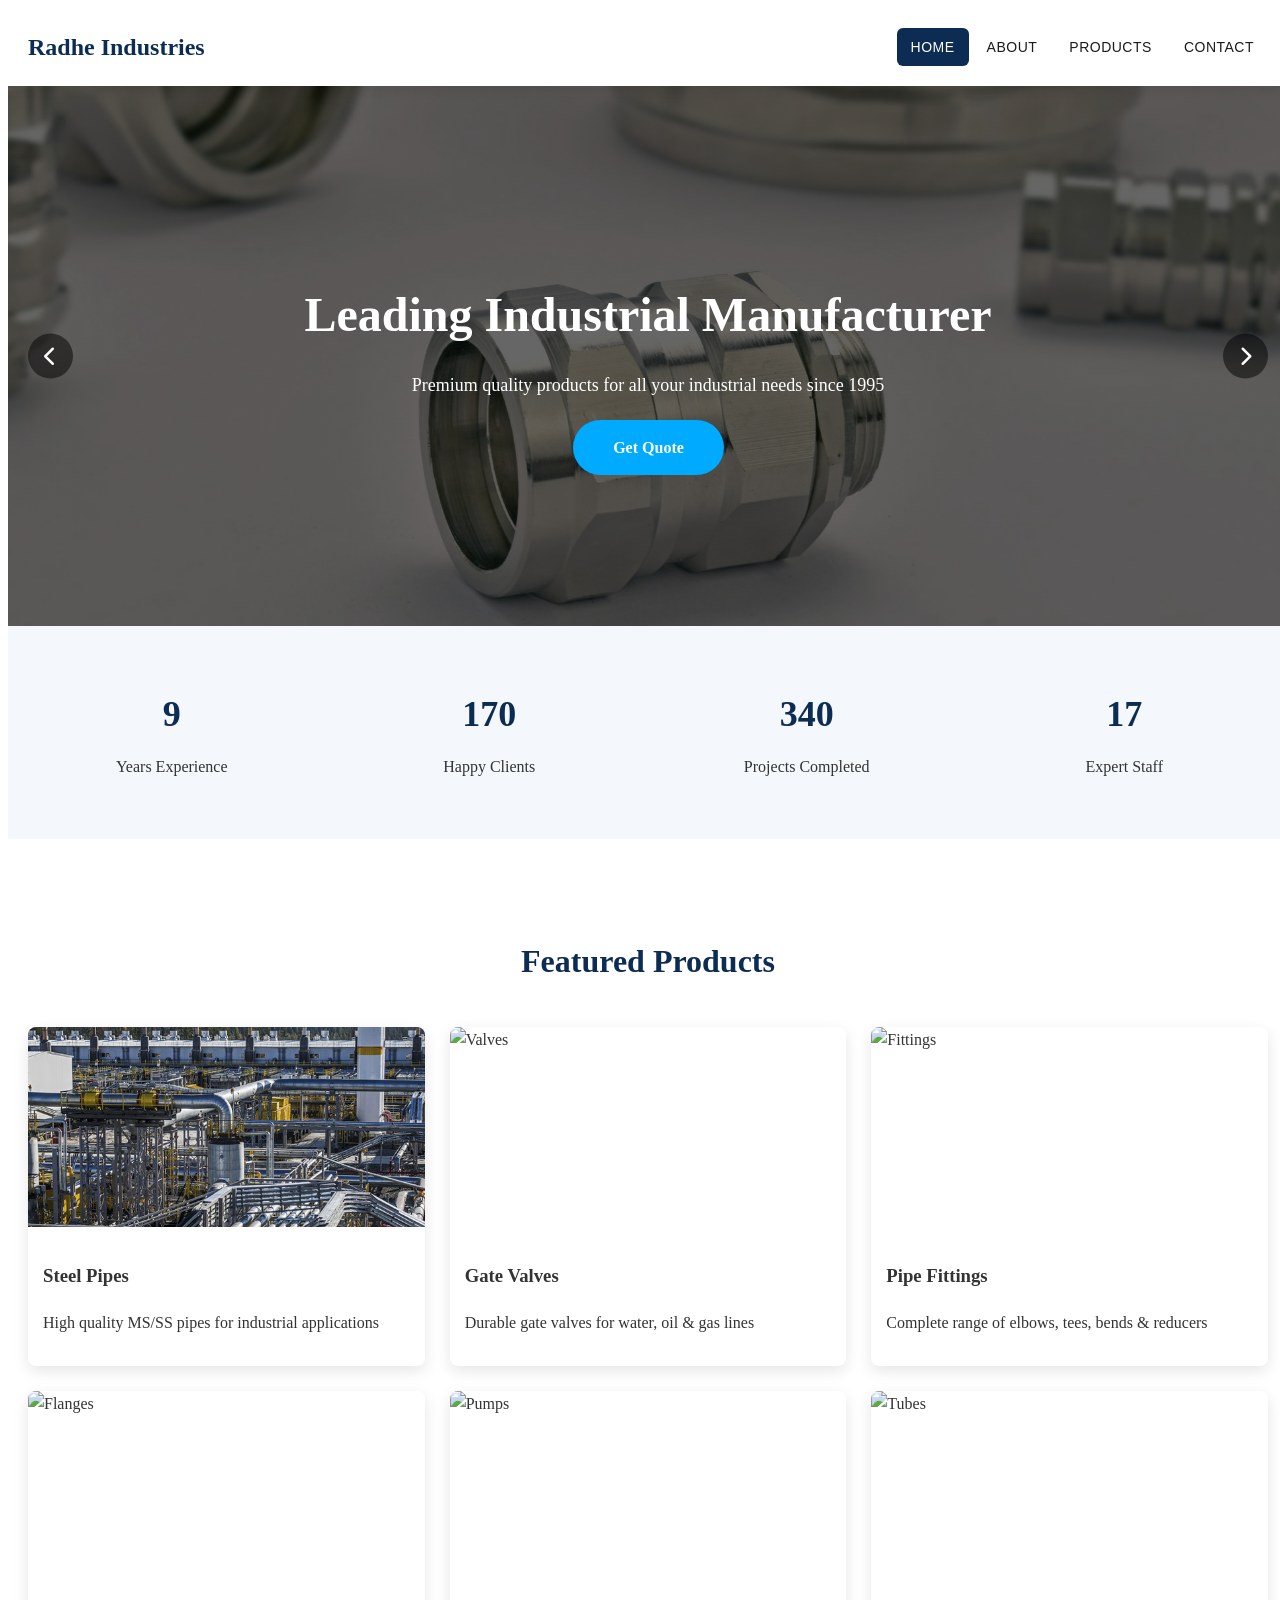
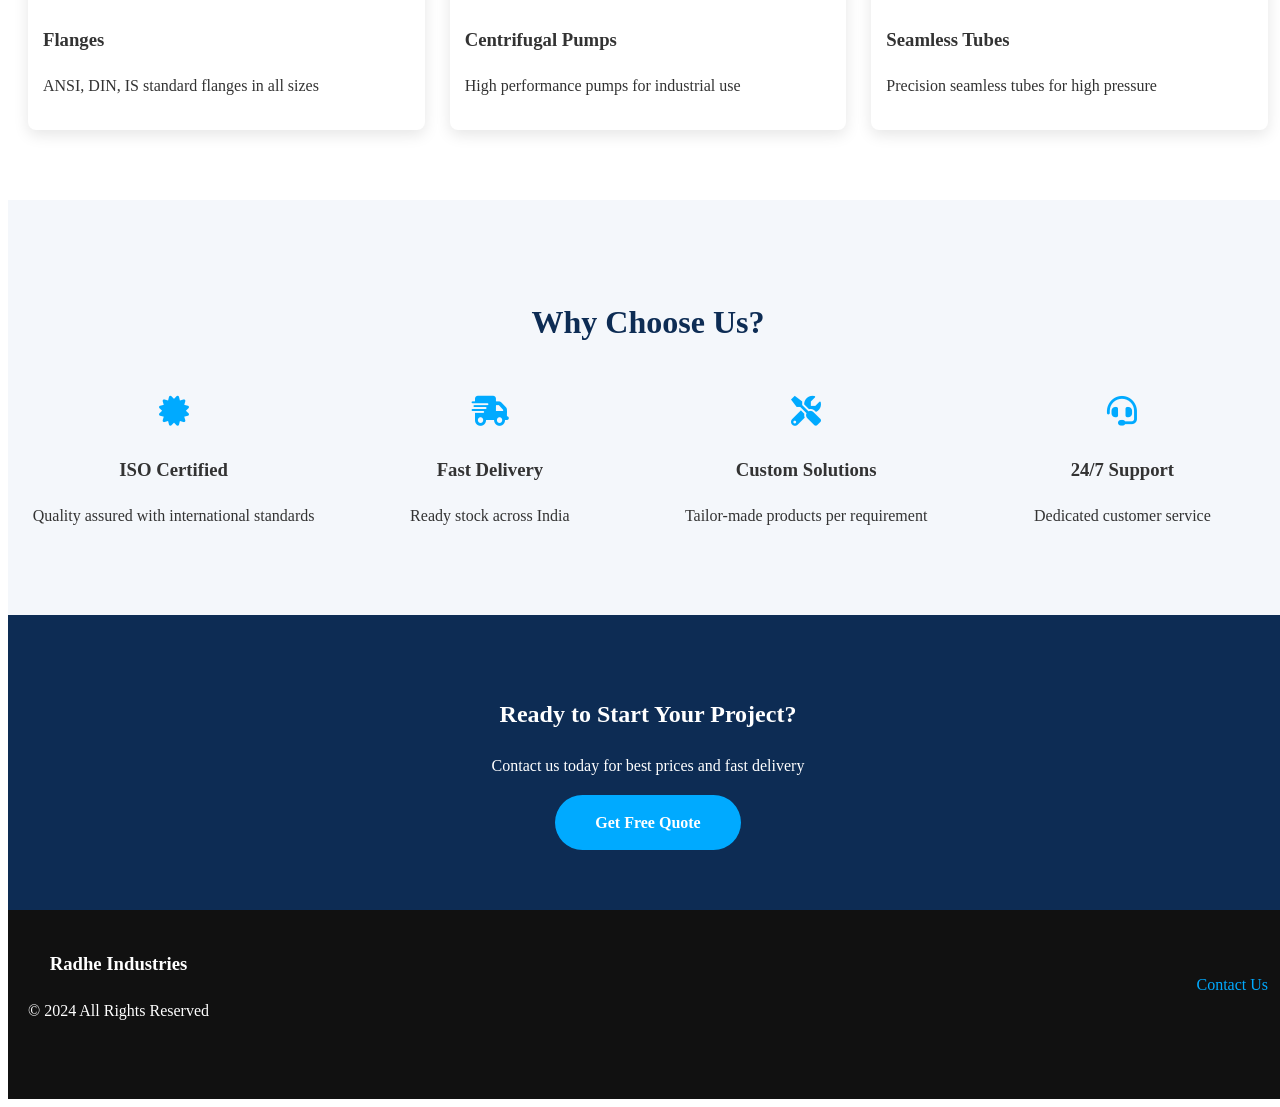
==== commit 03568409: "11/04 navigation bar" ====
--- a/index.html
+++ b/index.html
@@ -10,25 +10,23 @@
 </head>
 <body>
     <!-- HEADER -->
-    <header>
-        <nav class="navbar">
-            <div class="nav-container">
-                <div class="logo">
-                    <h2>Radhe Industries</h2>
-                </div>
-                <ul class="nav-menu">
-                    <li><a href="index.html#home" class="active">Home</a></li>
-                    <li><a href="about.html">About</a></li>
-                    <li><a href="product.html">Products</a></li>
-                    <li><a href="contact.html">Contact</a></li>
-                </ul>
-                <div class="hamburger">
-                    <span></span>
-                    <span></span>
-                    <span></span>
-                </div>
-            </div>
-        </nav>
+    <header class="header">
+        <div class="container header-inner">
+          <a href="index.html" class="logo" style="text-decoration: none;">
+            <h2>Radhe Industries</h2>
+          </a>
+          <nav class="nav">
+            <a href="index.html#home" class="active">Home</a>
+            <a href="about.html">About</a>
+            <a href="product.html">Products</a>
+            <a href="contact.html">Contact</a>
+          </nav>
+          <button class="hamburger" id="hamburger" aria-label="Menu">
+            <span></span>
+            <span></span>
+            <span></span>
+          </button>
+        </div>
     </header>
 
     <!-- HERO SLIDER -->
--- a/css/style.css
+++ b/css/style.css
@@ -1,73 +1,22 @@
+:root {
+  --primary:    #0d2c54;
+  --primary-dk: #031a37;
+  --dark:       #1a1a1a;
+  --mid:        #444444;
+  --light:      #f5f5f5;
+  --border:     #e0e0e0;
+  --white:      #ffffff;
+  --font-head:  'Oswald', sans-serif;
+  --font-body:  'Open Sans', sans-serif;
+  --shadow:     0 4px 18px rgba(0,0,0,0.10);
+  --radius:     6px;
+  --transition: 0.3s ease;
+}
+
 html, body {
     overflow-x: hidden;
     width: 100%;
 }
-
-.container {
-    width: 100%;
-    padding: 0 15px;
-}
-
-/* * {
-    margin: 0;
-    padding: 0;
-    box-sizing: border-box;
-}
-
-body {
-    font-family: 'Poppins', sans-serif;
-    line-height: 1.6;
-    color: #333;
-}
-
-.container {
-    max-width: 1200px;
-    margin: 0 auto;
-    padding: 0 20px;
-} */
-
-/* Hero Section */
-/* .hero {
-    height: 100vh;
-    background: linear-gradient(rgba(0,0,0,0.5), rgba(0,0,0,0.5)), 
-                url('../images/hero-bg.jpg');
-    background-size: cover;
-    background-position: center;
-    display: flex;
-    align-items: center;
-    justify-content: center;
-    text-align: center;
-    color: white;
-}
-
-.hero-content h1 {
-    font-size: 4rem;
-    margin-bottom: 20px;
-    animation: fadeInUp 1s ease;
-}
-
-.hero-content p {
-    font-size: 1.5rem;
-    margin-bottom: 30px;
-    animation: fadeInUp 1s ease 0.2s both;
-}
-
-.cta-btn {
-    display: inline-block;
-    background: #e74c3c;
-    color: white;
-    padding: 15px 40px;
-    text-decoration: none;
-    border-radius: 50px;
-    font-weight: 600;
-    transition: all 0.3s;
-    animation: fadeInUp 1s ease 0.4s both;
-}
-
-.cta-btn:hover {
-    background: #c0392b;
-    transform: translateY(-3px);
-} */
 
 /* About Section */
 .about {
@@ -116,52 +65,6 @@
     box-shadow: 0 20px 40px rgba(0,0,0,0.1);
 }
 
-/* Products Section */
-.products {
-    padding: 100px 0;
-}
-
-.products h2 {
-    text-align: center;
-    font-size: 2.5rem;
-    margin-bottom: 60px;
-    color: #333;
-}
-
-.products-grid {
-    display: grid;
-    grid-template-columns: repeat(auto-fit, minmax(350px, 1fr));
-    gap: 40px;
-}
-
-.product-card {
-    background: white;
-    padding: 30px;
-    border-radius: 15px;
-    box-shadow: 0 15px 35px rgba(0,0,0,0.1);
-    text-align: center;
-    transition: transform 0.3s, box-shadow 0.3s;
-}
-
-.product-card:hover {
-    transform: translateY(-10px);
-    box-shadow: 0 25px 50px rgba(0,0,0,0.15);
-}
-
-.product-card img {
-    width: 100%;
-    height: 250px;
-    object-fit: cover;
-    border-radius: 10px;
-    margin-bottom: 20px;
-}
-
-.product-card h3 {
-    font-size: 1.5rem;
-    margin-bottom: 15px;
-    color: #333;
-}
-
 /* Contact Section */
 .contact {
     padding: 100px 0;
@@ -190,44 +93,6 @@
     margin-bottom: 10px;
     color: #e74c3c;
 }
-
-/* .contact-form {
-    display: flex;
-    flex-direction: column;
-    gap: 20px;
-}
-
-.contact-form input,
-.contact-form textarea {
-    padding: 15px;
-    border: 2px solid #eee;
-    border-radius: 10px;
-    font-family: inherit;
-    font-size: 1rem;
-    transition: border-color 0.3s;
-}
-
-.contact-form input:focus,
-.contact-form textarea:focus {
-    outline: none;
-    border-color: #e74c3c;
-}
-
-.contact-form button {
-    background: #e74c3c;
-    color: white;
-    padding: 15px;
-    border: none;
-    border-radius: 10px;
-    font-size: 1.1rem;
-    font-weight: 600;
-    cursor: pointer;
-    transition: background 0.3s;
-}
-
-.contact-form button:hover {
-    background: #c0392b;
-} */
 
 /* Footer */
 footer {
@@ -251,27 +116,7 @@
 
 /* Responsive Design */
 @media (max-width: 768px) {
-    /* .hamburger {
-        display: flex;
-    }
-    
-    .nav-menu {
-        position: fixed;
-        left: -100%;
-        top: 70px;
-        flex-direction: column;
-        background-color: white;
-        width: 100%;
-        text-align: center;
-        transition: 0.3s;
-        box-shadow: 0 10px 27px rgba(0,0,0,0.05);
-        padding: 20px 0;
-    } */
-    
-    /* .nav-menu.active {
-        left: 0;
-    } */
-    
+
     .hero-content h1 {
         font-size: 2.5rem;
     }
@@ -297,51 +142,7 @@
         z-index: 1001;
     }
 
-    .nav-menu {
-        position: fixed;
-        top: 0;
-        right: -100%;   /* hidden from right */
-        width: 250px;
-        height: 100vh;
-        background: #0d2c54;
-        flex-direction: column;
-        align-items: center;
-        justify-content: center;
-        transition: 0.4s ease;
-        z-index: 1000;
-    }
-
-    .nav-menu li {
-        margin: 20px 0;
-    }
-
-    .nav-menu a {
-        color: #fff;
-        font-size: 18px;
-    }
-
-    /* ACTIVE STATE */
-    .nav-menu.active {
-        right: 0;   /* slide in */
-    }
-
-    /* Optional overlay background */
-    .nav-menu::before {
-        content: "";
-        position: fixed;
-        left: 0;
-        top: 0;
-        width: 100vw;
-        height: 100vh;
-        background: rgba(0,0,0,0.5);
-        z-index: -1;
-        opacity: 0;
-        transition: 0.3s;
-    }
-
-    .nav-menu.active::before {
-        opacity: 1;
-    }
+    
 }
 
 /* FOOTER STYLES */
@@ -409,74 +210,15 @@
     color: #333;
 }
 
-/* CONTAINER */
-.container {
-    width: 90%;
-    max-width: 1200px;
-    margin: auto;
-}
-
-/* NAVBAR */
-
- .navbar {
-    background: #fffefe;
-    box-shadow: 0 2px 10px rgba(0,0,0,0.1);
-    position: fixed;
-    width: 100%;
-    top: 0;
-    z-index: 1000;
-}
-
-.nav-container {
-    max-width: 1200px;
-    margin: 0 auto;
-    padding: 0 20px;
-    display: flex;
-    justify-content: space-between;
-    align-items: center;
-    height: 70px;
-}
-
 .logo h2 {
     color: #0d2c54;
     font-weight: 700;
 }
 
-.nav-menu {
-    display: flex;
-    list-style: none;
-    gap: 30px;
-}
-
-.nav-menu a {
-    text-decoration: none;
-    color: #2e2e2e;
-    font-weight: 500;
-    transition: color 0.3s;
-}
-
-.nav-menu a:hover {
-    color: #0d2c54;
-}
-
-.hamburger {
-    display: none;
-    flex-direction: column;
-    cursor: pointer;
-}
-
-.hamburger span {
-    width: 25px;
-    height: 3px;
-    background: #333;
-    margin: 3px 0;
-    transition: 0.3s;
-}
-
 /* HERO SLIDER */
 .hero-slider {
     position: relative;
-    height: 85vh;
+    height: 60vh;
     overflow: hidden;
 }
 
@@ -737,4 +479,50 @@
     .slide-content h1 {
         font-size: 28px;
     }
+}
+
+/* Navigation menu */
+.container { max-width: 100%; margin: 0 auto; padding: 0 20px; }
+.header {
+  background: var(--white);
+  box-shadow: 0 2px 12px rgba(0,0,0,0.10);
+  position: sticky;
+  top: 0;
+  z-index: 1000;
+}
+
+.header-inner {
+  display: flex;
+  align-items: center;
+  justify-content: space-between;
+}
+.nav { display: flex; gap: 4px; }
+.nav a {
+  font-family: var(--font-head);
+  font-size: 14px;
+  font-weight: 500;
+  letter-spacing: 0.5px;
+  text-transform: uppercase;
+  color: var(--dark);
+  padding: 8px 14px;
+  border-radius: var(--radius);
+  transition: background var(--transition), color var(--transition);
+  text-decoration: none; 
+}
+.nav a:hover, .nav a.active {
+  background: var(--primary);
+  color: var(--white);
+  /* text-decoration: underline; */
+}
+
+.logo img { height: 56px; width: auto; }
+img { max-width: 100%; display: block; }
+.hamburger { display: none; flex-direction: column; gap: 5px; background: none; border: none; cursor: pointer; padding: 4px; }
+.hamburger span { display: block; width: 24px; height: 2px; background: var(--dark); border-radius: 2px; transition: var(--transition); }
+
+@media (max-width: 768px) {
+  .nav { display: none; flex-direction: column; position: absolute; top: 100%; left: 0; right: 0; background: var(--white); box-shadow: 0 8px 20px rgba(0,0,0,0.12); padding: 16px; gap: 4px; }
+  .nav.open { display: flex; }
+  .header { position: relative; }
+  .hamburger { display: flex; }
 }
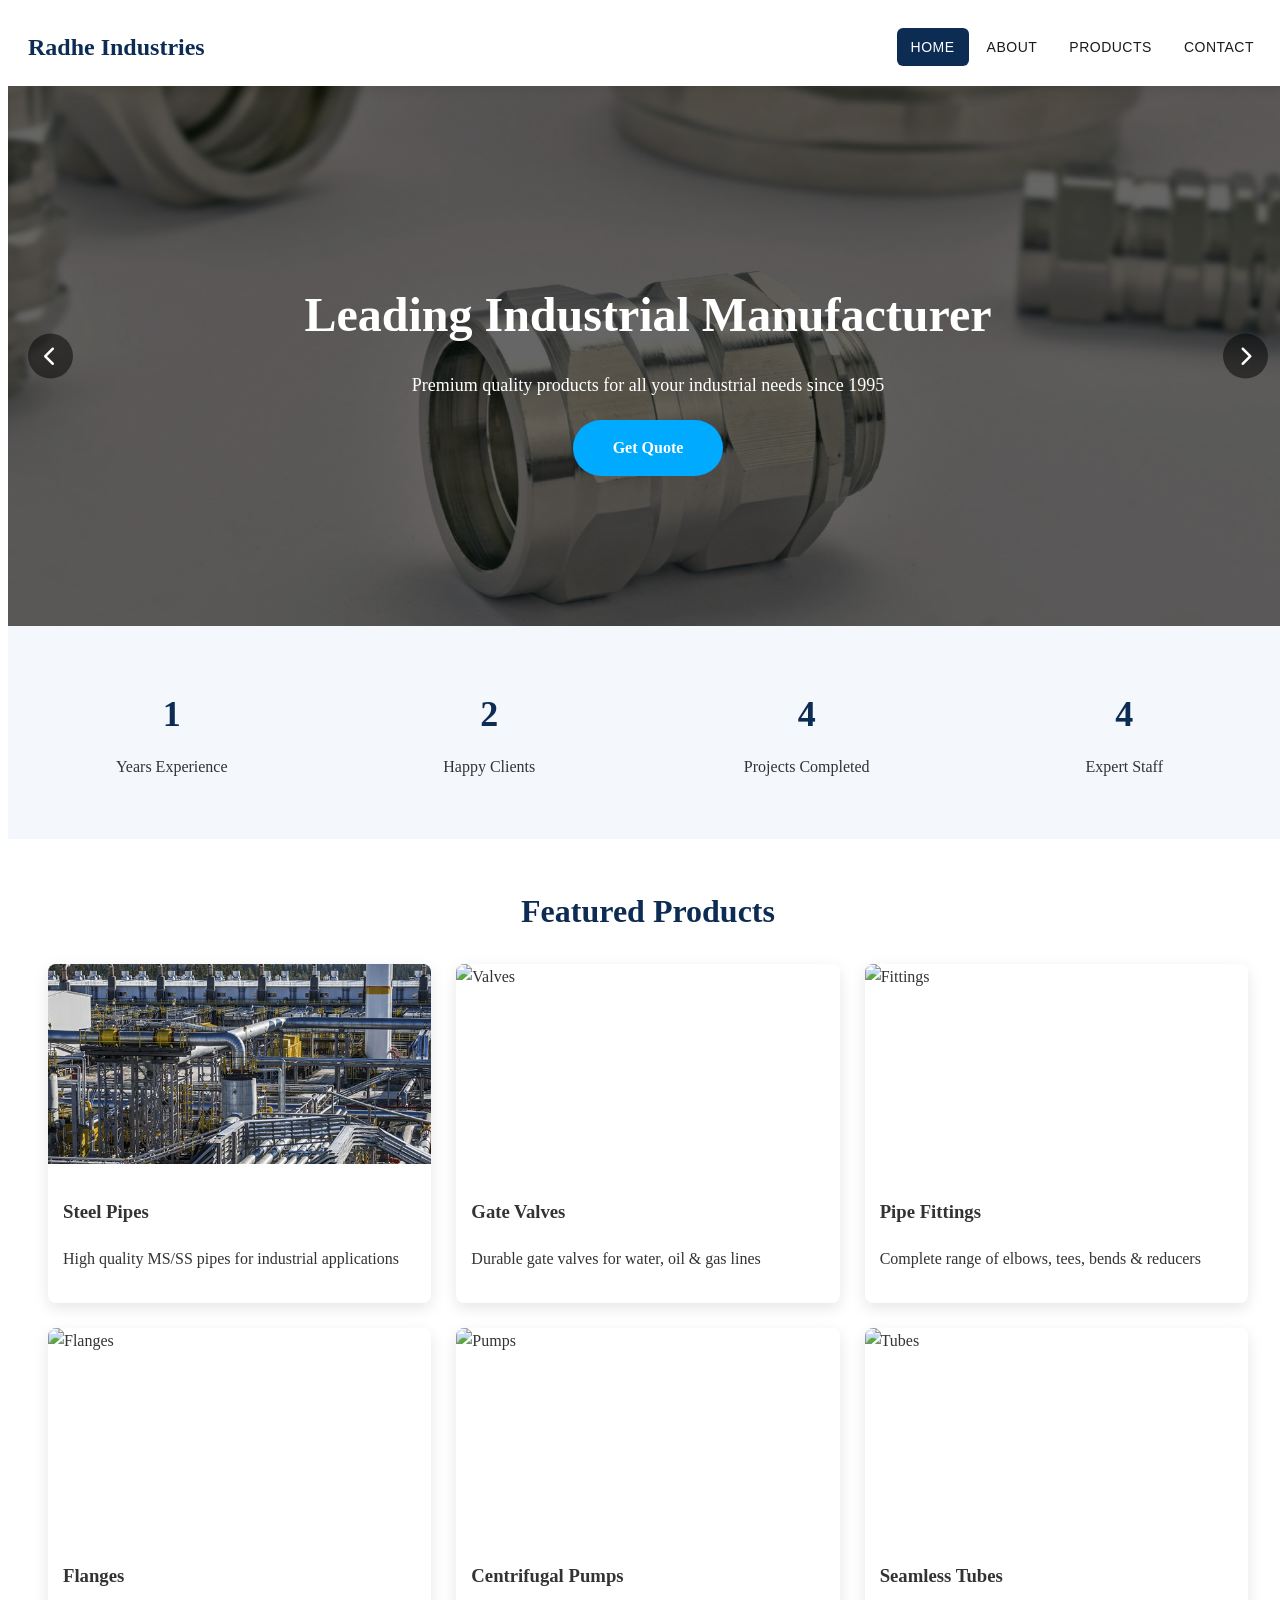
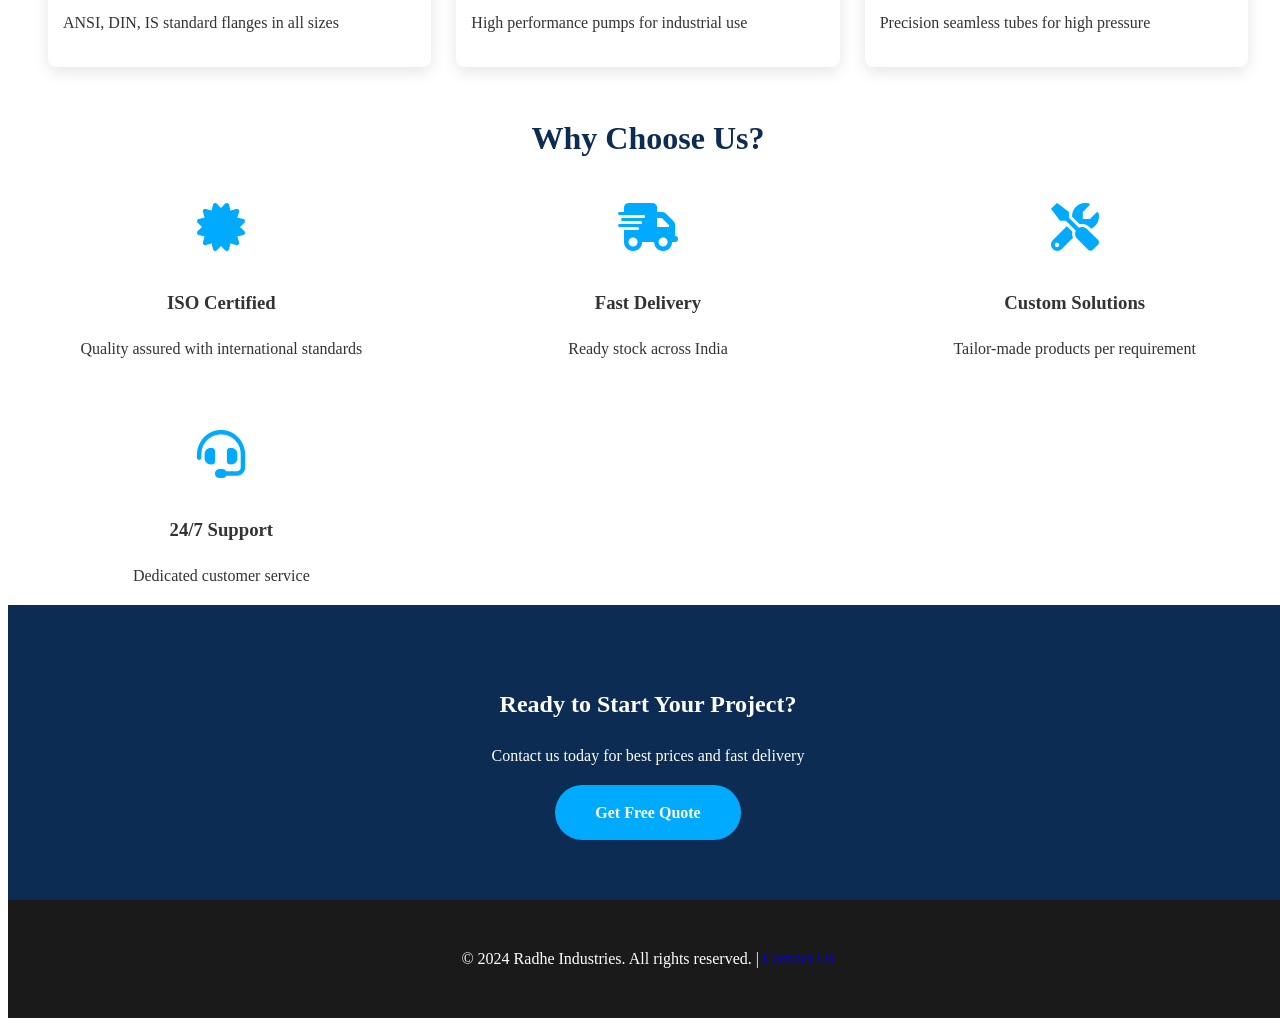
==== commit bc547d30: "complete 4 tabs" ====
--- a/index.html
+++ b/index.html
@@ -73,19 +73,19 @@
         <div class="container">
             <div class="stats-grid">
                 <div class="stat-item">
-                    <div class="stat-number" data-target="25">0</div>
+                    <div class="stat-number" data-target="2">0</div>
                     <div class="stat-label">Years Experience</div>
                 </div>
                 <div class="stat-item">
-                    <div class="stat-number" data-target="500">0</div>
+                    <div class="stat-number" data-target="5">0</div>
                     <div class="stat-label">Happy Clients</div>
                 </div>
                 <div class="stat-item">
-                    <div class="stat-number" data-target="1000">0</div>
+                    <div class="stat-number" data-target="10">0</div>
                     <div class="stat-label">Projects Completed</div>
                 </div>
                 <div class="stat-item">
-                    <div class="stat-number" data-target="50">0</div>
+                    <div class="stat-number" data-target="10">0</div>
                     <div class="stat-label">Expert Staff</div>
                 </div>
             </div>
@@ -172,21 +172,6 @@
         </div>
     </section>
 
-    <!-- CLIENTS LOGOS -->
-    <!-- <section class="clients-section">
-        <div class="container">
-            <h2 class="section-title">Our Esteemed Clients</h2>
-            <div class="clients-slider">
-                <img src="images/client1.png" alt="Client 1" class="client-logo">
-                <img src="images/client2.png" alt="Client 2" class="client-logo">
-                <img src="images/client3.png" alt="Client 3" class="client-logo">
-                <img src="images/client4.png" alt="Client 4" class="client-logo">
-                <img src="images/client5.png" alt="Client 5" class="client-logo">
-                <img src="images/client6.png" alt="Client 6" class="client-logo">
-            </div>
-        </div>
-    </section> -->
-
     <!-- CTA SECTION -->
     <section class="cta-section">
         <div class="container">
@@ -198,18 +183,9 @@
         </div>
     </section>
 
-    <!-- FOOTER -->
-    <footer class="footer-simple">
+    <footer>
         <div class="container">
-            <div class="footer-content">
-                <div class="footer-left">
-                    <h3>Radhe Industries</h3>
-                    <p>© 2024 All Rights Reserved</p>
-                </div>
-                <div class="footer-right">
-                    <a href="contact.html">Contact Us</a>
-                </div>
-            </div>
+            <p>&copy; 2024 Radhe Industries. All rights reserved. | <a href="contact.html"> Contact Us </a></p>
         </div>
     </footer>
 
--- a/css/style.css
+++ b/css/style.css
@@ -18,86 +18,9 @@
     width: 100%;
 }
 
-/* About Section */
-.about {
-    padding: 100px 0;
-    background: #f8f9fa;
-}
-
-.about h2 {
-    text-align: center;
-    font-size: 2.5rem;
-    margin-bottom: 60px;
-    color: #333;
-}
-
-.about-content {
-    display: grid;
-    grid-template-columns: 1fr 1fr;
-    gap: 60px;
-    align-items: center;
-}
-
-.about-text p {
-    font-size: 1.2rem;
-    margin-bottom: 40px;
-    color: #666;
-}
-
-.stats {
-    display: flex;
-    gap: 30px;
-}
-
-.stat {
-    text-align: center;
-}
-
-.stat h3 {
-    font-size: 2.5rem;
-    color: #e74c3c;
-    margin-bottom: 10px;
-}
-
-.about-image img {
-    width: 100%;
-    border-radius: 10px;
-    box-shadow: 0 20px 40px rgba(0,0,0,0.1);
-}
-
-/* Contact Section */
-.contact {
-    padding: 100px 0;
-    background: #f8f9fa;
-}
-
-.contact h2 {
-    text-align: center;
-    font-size: 2.5rem;
-    margin-bottom: 60px;
-    color: #333;
-}
-
-.contact-content {
-    display: grid;
-    grid-template-columns: 1fr 1fr;
-    gap: 60px;
-}
-
-.contact-item {
-    margin-bottom: 30px;
-}
-
-.contact-item h3 {
-    font-size: 1.3rem;
-    margin-bottom: 10px;
-    color: #e74c3c;
-}
-
-/* Footer */
 footer {
-    background: #333;
-    color: white;
+    background: var(--dark);
+    color: var(--white);
     text-align: center;
     padding: 30px 0;
 }
@@ -114,108 +37,15 @@
     }
 }
 
-/* Responsive Design */
-@media (max-width: 768px) {
-
-    .hero-content h1 {
-        font-size: 2.5rem;
-    }
-    
-    .about-content,
-    .contact-content {
-        grid-template-columns: 1fr;
-        gap: 40px;
-    }
-    
-    .stats {
-        justify-content: center;
-    }
-}
-
-@media (max-width: 768px) {
-
-    .hamburger {
-        display: flex;
-        position: absolute;
-        right: 20px;
-        top: 20px;
-        z-index: 1001;
-    }
-
-    
-}
-
-/* FOOTER STYLES */
-footer {
-    background: #1a1a1a;
-    color: white;
-    padding: 60px 0 20px;
-}
-
-.footer-content {
-    display: grid;
-    grid-template-columns: repeat(auto-fit, minmax(250px, 1fr));
-    gap: 40px;
-    margin-bottom: 40px;
-}
-
-.footer-section h3,
-.footer-section h4 {
-    color: #e74c3c;
-    margin-bottom: 20px;
-}
-
-.footer-section ul {
-    list-style: none;
-}
-
-.footer-section ul li {
-    margin-bottom: 10px;
-}
-
-.footer-section a {
-    color: #ccc;
-    text-decoration: none;
-    transition: color 0.3s;
-}
-
-.footer-section a:hover {
-    color: #e74c3c;
-}
-
-.footer-bottom {
-    border-top: 1px solid #333;
-    padding-top: 20px;
-    text-align: center;
-    color: #999;
-}
-
-.footer-bottom a {
-    color: #e74c3c;
-    text-decoration: none;
-}
-
-----------------------------------------------------------------
-
-/* RESET */
-* {
-    margin: 0;
-    padding: 0;
-    box-sizing: border-box;
-    font-family: 'Poppins', sans-serif;
-}
-
 body {
     line-height: 1.6;
     color: #333;
 }
 
 .logo h2 {
-    color: #0d2c54;
-    font-weight: 700;
-}
-
-/* HERO SLIDER */
+    color: var(--primary);
+}
+
 .hero-slider {
     position: relative;
     height: 60vh;
@@ -237,7 +67,6 @@
     display: flex;
 }
 
-/* Background images */
 .slide:nth-child(1) {
     background: linear-gradient(rgba(0,0,0,0.6), rgba(0,0,0,0.6)), url('../images/slider_image-1.jpg') center/cover;
 }
@@ -258,7 +87,6 @@
     margin-bottom: 20px;
 }
 
-/* SLIDER ARROWS FIXED */
 .slider-arrows {
     position: absolute;
     top: 50%;
@@ -269,12 +97,10 @@
     pointer-events: none; /* allows clicks only on buttons */
 }
 
-/* COMMON BUTTON STYLE */
 .slider-arrows button {
     position: absolute;
     top: 50%;
     transform: translateY(-50%);
-    
     background: rgba(0, 0, 0, 0.5);
     border: none;
     color: #fff;
@@ -284,20 +110,16 @@
     cursor: pointer;
     border-radius: 50%;
     transition: 0.3s;
-
     display: flex;
     align-items: center;
     justify-content: center;
-
     pointer-events: all; /* enable click */
 }
 
-/* LEFT ARROW */
 .slider-arrows .prev {
     left: 20px;
 }
 
-/* RIGHT ARROW */
 .slider-arrows .next {
     right: 20px;
 }
@@ -306,12 +128,6 @@
     background: #00aaff;
 }
 
-/* OPTIONAL: make arrows bigger like pro sites */
-.slider-arrows button i {
-    pointer-events: none;
-}
-
-/* BUTTON */
 .cta-btn {
     display: inline-block;
     background: #00aaff;
@@ -329,7 +145,6 @@
     transform: translateY(-3px);
 }
 
-/* STATS */
 .stats-section {
     background: #f4f7fb;
     padding: 60px 0;
@@ -344,7 +159,7 @@
 
 .stat-number {
     font-size: 36px;
-    color: #0d2c54;
+    color: var(--primary);
     font-weight: 600;
 }
 
@@ -352,16 +167,14 @@
     margin-top: 10px;
 }
 
-/* PRODUCTS */
 .products-section {
-    padding: 70px 0;
+    padding: 20px 20px;
 }
 
 .section-title {
     text-align: center;
-    margin-bottom: 40px;
     font-size: 32px;
-    color: #0d2c54;
+    color: var(--primary);
 }
 
 .products-grid {
@@ -392,97 +205,33 @@
     transform: translateY(-8px);
 }
 
-/* FEATURES */
-.why-choose-section {
-    background: #f4f7fb;
-    padding: 70px 0;
-}
-
 .features-grid {
     display: grid;
-    grid-template-columns: repeat(4, 1fr);
-    gap: 25px;
+    grid-template-columns: repeat(auto-fit, minmax(300px, 1fr));
+    gap: 40px;
     text-align: center;
 }
 
 .feature-icon {
-    font-size: 30px;
+    font-size: 3rem;
     color: #00aaff;
-    margin-bottom: 10px;
-}
-
-/* CLIENTS */
-.clients-section {
-    padding: 60px 0;
-    text-align: center;
-}
-
-.clients-slider {
-    display: flex;
-    justify-content: center;
-    gap: 30px;
-    flex-wrap: wrap;
-}
-
-.client-logo {
-    width: 120px;
-    opacity: 0.7;
-    transition: 0.3s;
-}
-
-.client-logo:hover {
-    opacity: 1;
-}
-
-/* CTA */
+    margin-bottom: 20px;
+}
+
 .cta-section {
-    background: #0d2c54;
+    background: var(--primary);
     color: #fff;
     text-align: center;
     padding: 60px 20px;
 }
 
-/* FOOTER */
-.footer-simple {
-    background: #111;
-    color: #fff;
-    padding: 20px 0;
-}
-
-.footer-content {
-    display: flex;
-    justify-content: space-between;
-    align-items: center;
-}
-
-.footer-right a {
-    color: #00aaff;
-    text-decoration: none;
-}
-
-/* RESPONSIVE */
-@media(max-width: 992px) {
-    .products-grid,
-    .features-grid,
-    .stats-grid {
-        grid-template-columns: repeat(2, 1fr);
-    }
-}
-
-@media(max-width: 600px) {
-    .products-grid,
-    .features-grid,
-    .stats-grid {
-        grid-template-columns: 1fr;
-    }
-
-    .slide-content h1 {
-        font-size: 28px;
-    }
-}
-
 /* Navigation menu */
-.container { max-width: 100%; margin: 0 auto; padding: 0 20px; }
+.container { 
+    max-width: 100%; 
+    margin: 0 auto; 
+    padding: 0 20px; 
+}
+
 .header {
   background: var(--white);
   box-shadow: 0 2px 12px rgba(0,0,0,0.10);
@@ -496,7 +245,11 @@
   align-items: center;
   justify-content: space-between;
 }
-.nav { display: flex; gap: 4px; }
+.nav { 
+    display: flex; 
+    gap: 4px; 
+}
+
 .nav a {
   font-family: var(--font-head);
   font-size: 14px;
@@ -509,20 +262,83 @@
   transition: background var(--transition), color var(--transition);
   text-decoration: none; 
 }
+
 .nav a:hover, .nav a.active {
   background: var(--primary);
   color: var(--white);
-  /* text-decoration: underline; */
-}
-
-.logo img { height: 56px; width: auto; }
-img { max-width: 100%; display: block; }
-.hamburger { display: none; flex-direction: column; gap: 5px; background: none; border: none; cursor: pointer; padding: 4px; }
-.hamburger span { display: block; width: 24px; height: 2px; background: var(--dark); border-radius: 2px; transition: var(--transition); }
+}
+
+.logo img { 
+    height: 56px; 
+    width: auto; 
+}
+
+img { 
+    max-width: 100%; 
+    display: block; 
+}
+
+.hamburger { 
+    display: none; 
+    flex-direction: column; 
+    gap: 5px; background: none; 
+    border: none; 
+    cursor: pointer; 
+    padding: 4px; 
+}
+
+.hamburger span { 
+    display: block; 
+    width: 24px; 
+    height: 2px; 
+    background: var(--dark); 
+    border-radius: 2px; 
+    transition: var(--transition); 
+}
 
 @media (max-width: 768px) {
-  .nav { display: none; flex-direction: column; position: absolute; top: 100%; left: 0; right: 0; background: var(--white); box-shadow: 0 8px 20px rgba(0,0,0,0.12); padding: 16px; gap: 4px; }
-  .nav.open { display: flex; }
-  .header { position: relative; }
-  .hamburger { display: flex; }
+  .nav {
+     display: none; 
+     flex-direction: column; 
+     position: absolute; 
+     top: 100%; 
+     left: 0; 
+     right: 0; 
+     background: var(--white); 
+     box-shadow: 0 8px 20px rgba(0,0,0,0.12); 
+     padding: 16px; 
+     gap: 4px; 
+    }
+
+  .nav.open { 
+    display: flex; 
+    }
+
+  .header { 
+    position: relative; 
+    }
+
+  .hamburger { 
+    display: flex; 
+    }
+}
+
+@media(max-width: 992px) {
+    .products-grid,
+    .features-grid,
+    .stats-grid {
+        grid-template-columns: repeat(2, 1fr);
+    }
+}
+
+@media(max-width: 600px) {
+    .products-grid,
+    .features-grid,
+    .stats-grid {
+        grid-template-columns: 1fr;
+    }
+
+    .slide-content h1 {
+        font-size: 28px;
+    }
 }
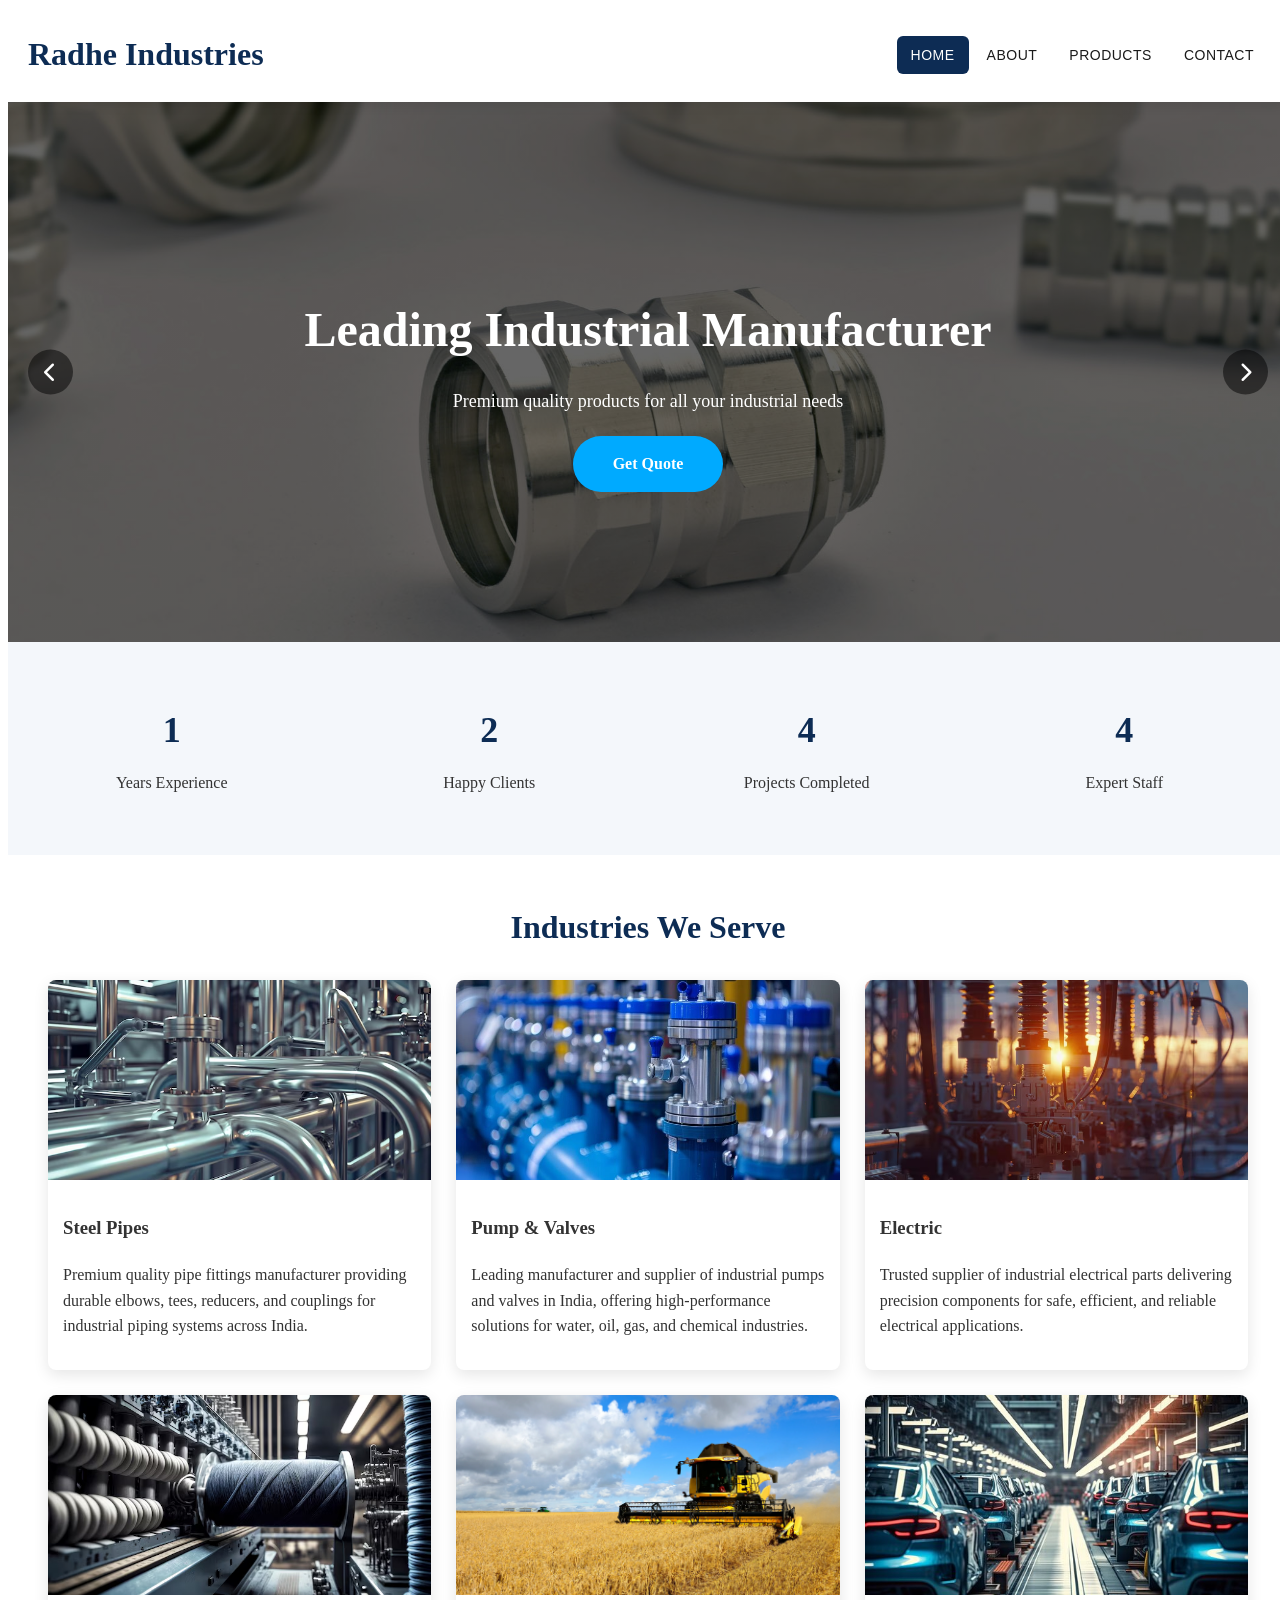
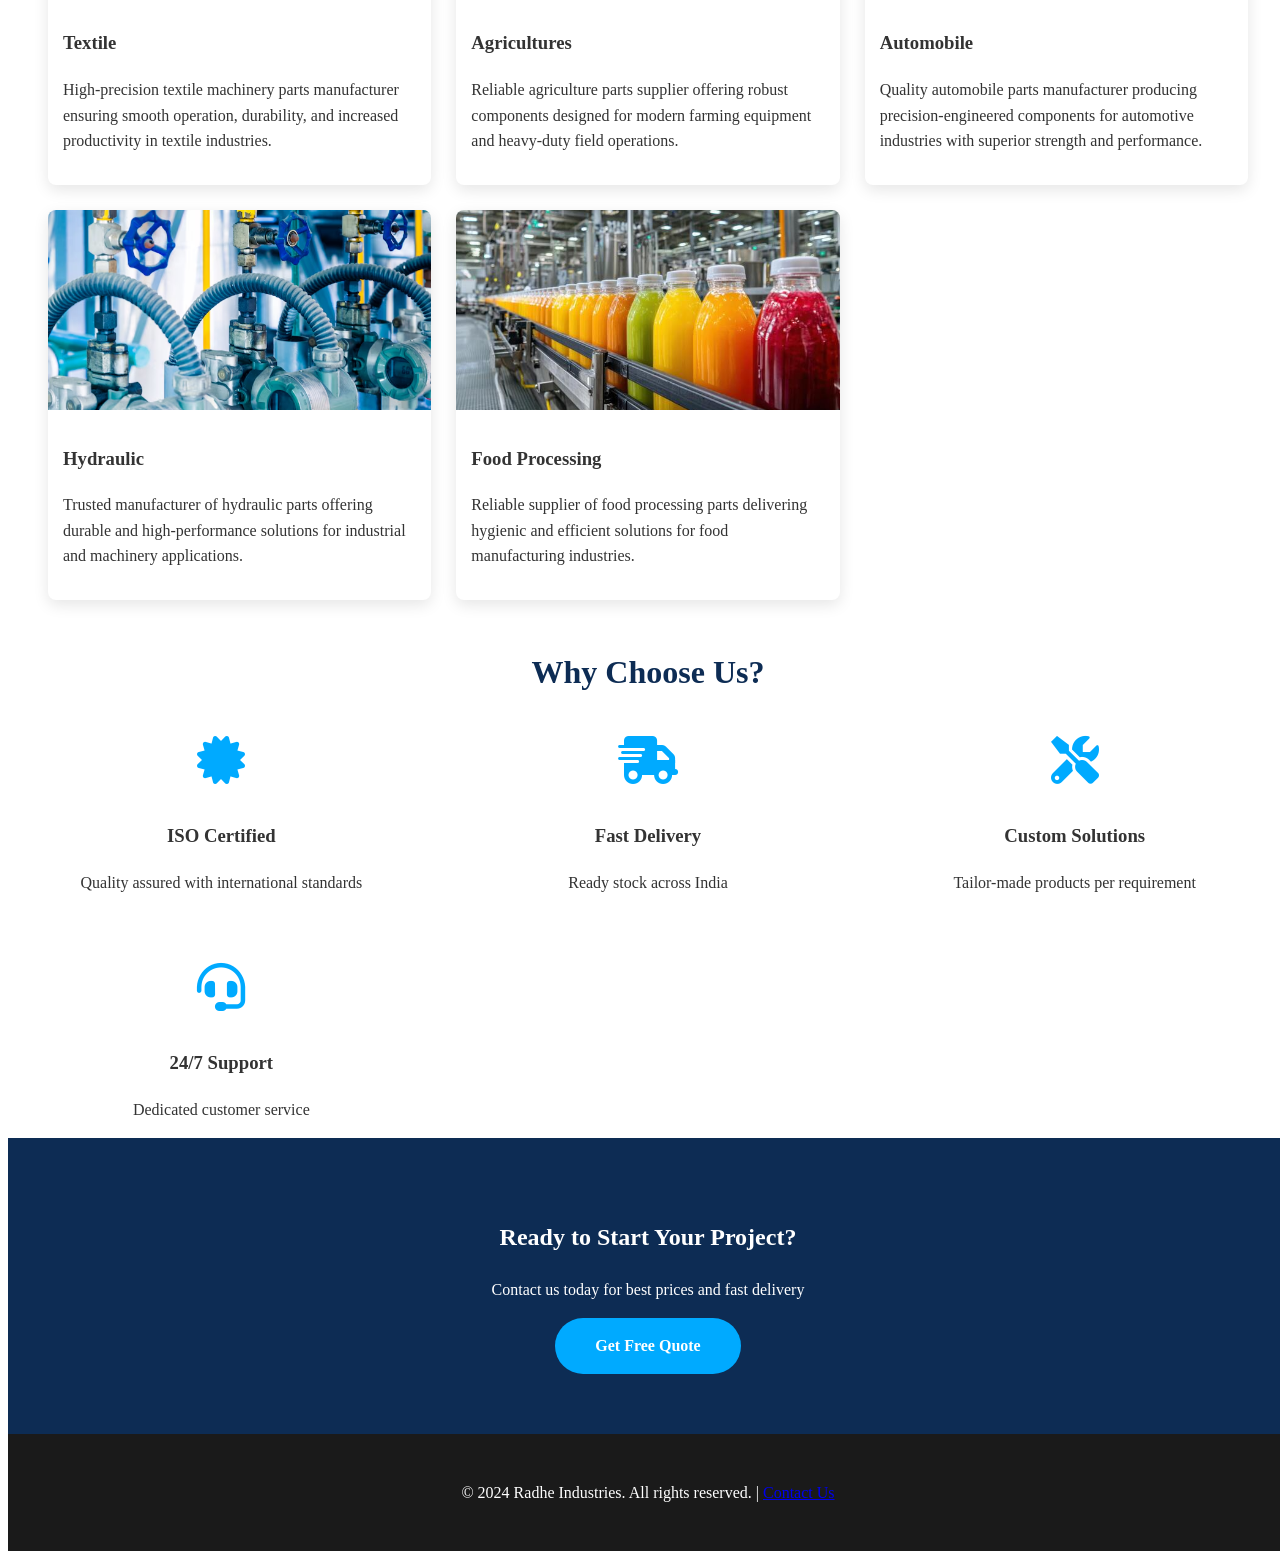
==== commit 396be041: "updates in product on index page" ====
--- a/index.html
+++ b/index.html
@@ -13,7 +13,7 @@
     <header class="header">
         <div class="container header-inner">
           <a href="index.html" class="logo" style="text-decoration: none;">
-            <h2>Radhe Industries</h2>
+            <h1>Radhe Industries</h1>
           </a>
           <nav class="nav">
             <a href="index.html#home" class="active">Home</a>
@@ -36,7 +36,7 @@
             <div class="slide active">
                 <div class="slide-content">
                     <h1>Leading Industrial Manufacturer</h1>
-                    <p>Premium quality products for all your industrial needs since 1995</p>
+                    <p>Premium quality products for all your industrial needs</p>
                     <a href="contact.html" class="cta-btn">Get Quote</a>
                 </div>
             </div>
@@ -44,7 +44,7 @@
             <div class="slide">
                 <div class="slide-content">
                     <h1>Quality You Can Trust</h1>
-                    <p>ISO Certified | 500+ Happy Clients | 25+ Years Experience</p>
+                    <p>ISO Certified | 5+ Happy Clients | 1+ Years Experience</p>
                     <a href="about.html" class="cta-btn">Learn More</a>
                 </div>
             </div>
@@ -95,48 +95,62 @@
     <!-- FEATURED PRODUCTS -->
     <section id="products" class="products-section">
         <div class="container">
-            <h2 class="section-title">Featured Products</h2>
+            <h2 class="section-title">Industries We Serve</h2>
             <div class="products-grid">
                 <div class="product-card">
                     <img src="images/steel_pipe.jpg" alt="Industrial Pipes">
                     <div class="product-info">
                         <h3>Steel Pipes</h3>
-                        <p>High quality MS/SS pipes for industrial applications</p>
-                    </div>
-                </div>
-                <div class="product-card">
-                    <img src="images/product2.jpg" alt="Valves">
-                    <div class="product-info">
-                        <h3>Gate Valves</h3>
-                        <p>Durable gate valves for water, oil & gas lines</p>
-                    </div>
-                </div>
-                <div class="product-card">
-                    <img src="images/product3.jpg" alt="Fittings">
-                    <div class="product-info">
-                        <h3>Pipe Fittings</h3>
-                        <p>Complete range of elbows, tees, bends & reducers</p>
-                    </div>
-                </div>
-                <div class="product-card">
-                    <img src="images/product4.jpg" alt="Flanges">
-                    <div class="product-info">
-                        <h3>Flanges</h3>
-                        <p>ANSI, DIN, IS standard flanges in all sizes</p>
-                    </div>
-                </div>
-                <div class="product-card">
-                    <img src="images/product5.jpg" alt="Pumps">
-                    <div class="product-info">
-                        <h3>Centrifugal Pumps</h3>
-                        <p>High performance pumps for industrial use</p>
-                    </div>
-                </div>
-                <div class="product-card">
-                    <img src="images/product6.jpg" alt="Tubes">
-                    <div class="product-info">
-                        <h3>Seamless Tubes</h3>
-                        <p>Precision seamless tubes for high pressure</p>
+                        <p>Premium quality pipe fittings manufacturer providing durable elbows, tees, reducers, and couplings for industrial piping systems across India.</p>
+                    </div>
+                </div>
+                <div class="product-card">
+                    <img src="images/Pump_and_valve.jpg" alt="Valves">
+                    <div class="product-info">
+                        <h3>Pump & Valves</h3>
+                        <p>Leading manufacturer and supplier of industrial pumps and valves in India, offering high-performance solutions for water, oil, gas, and chemical industries.</p>
+                    </div>
+                </div>
+                <div class="product-card">
+                    <img src="images/Electric.jpg" alt="electric">
+                    <div class="product-info">
+                        <h3>Electric</h3>
+                        <p>Trusted supplier of industrial electrical parts delivering precision components for safe, efficient, and reliable electrical applications.</p>
+                    </div>
+                </div>
+                <div class="product-card">
+                    <img src="images/Textile.jpg" alt="textile">
+                    <div class="product-info">
+                        <h3>Textile</h3>
+                        <p>High-precision textile machinery parts manufacturer ensuring smooth operation, durability, and increased productivity in textile industries.</p>
+                    </div>
+                </div>
+                <div class="product-card">
+                    <img src="images/Agriculture.jpg" alt="agriculture">
+                    <div class="product-info">
+                        <h3>Agricultures</h3>
+                        <p>Reliable agriculture parts supplier offering robust components designed for modern farming equipment and heavy-duty field operations.</p>
+                    </div>
+                </div>
+                <div class="product-card">
+                    <img src="images/Automobile.jpg" alt="automobile">
+                    <div class="product-info">
+                        <h3>Automobile</h3>
+                        <p>Quality automobile parts manufacturer producing precision-engineered components for automotive industries with superior strength and performance.</p>
+                    </div>
+                </div>
+                <div class="product-card">
+                    <img src="images/Hydraulic.jpg" alt="hydraulic">
+                    <div class="product-info">
+                        <h3>Hydraulic</h3>
+                        <p>Trusted manufacturer of hydraulic parts offering durable and high-performance solutions for industrial and machinery applications.</p>
+                    </div>
+                </div>
+                <div class="product-card">
+                    <img src="images/food_processing.jpg" alt="food processing">
+                    <div class="product-info">
+                        <h3>Food Processing</h3>
+                        <p>Reliable supplier of food processing parts delivering hygienic and efficient solutions for food manufacturing industries.</p>
                     </div>
                 </div>
             </div>
--- a/css/style.css
+++ b/css/style.css
@@ -42,7 +42,7 @@
     color: #333;
 }
 
-.logo h2 {
+.logo h1 {
     color: var(--primary);
 }
 
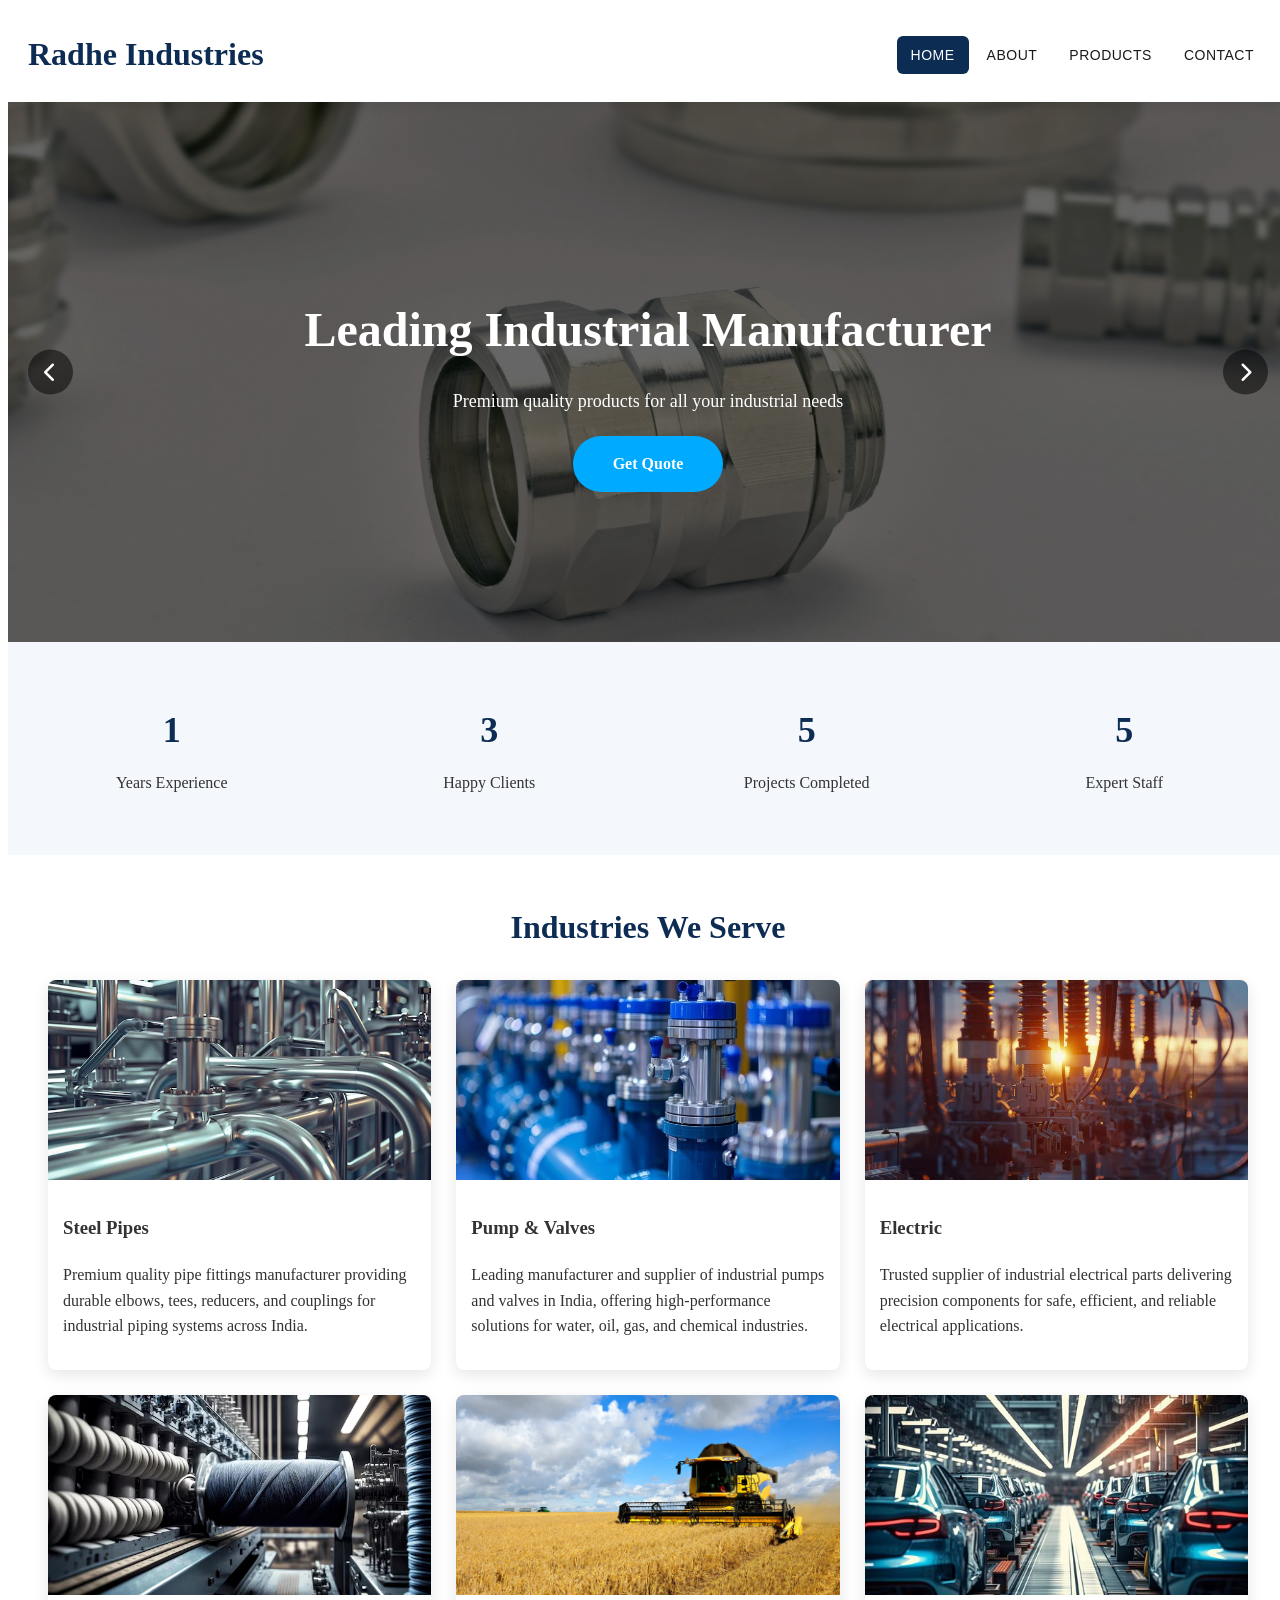
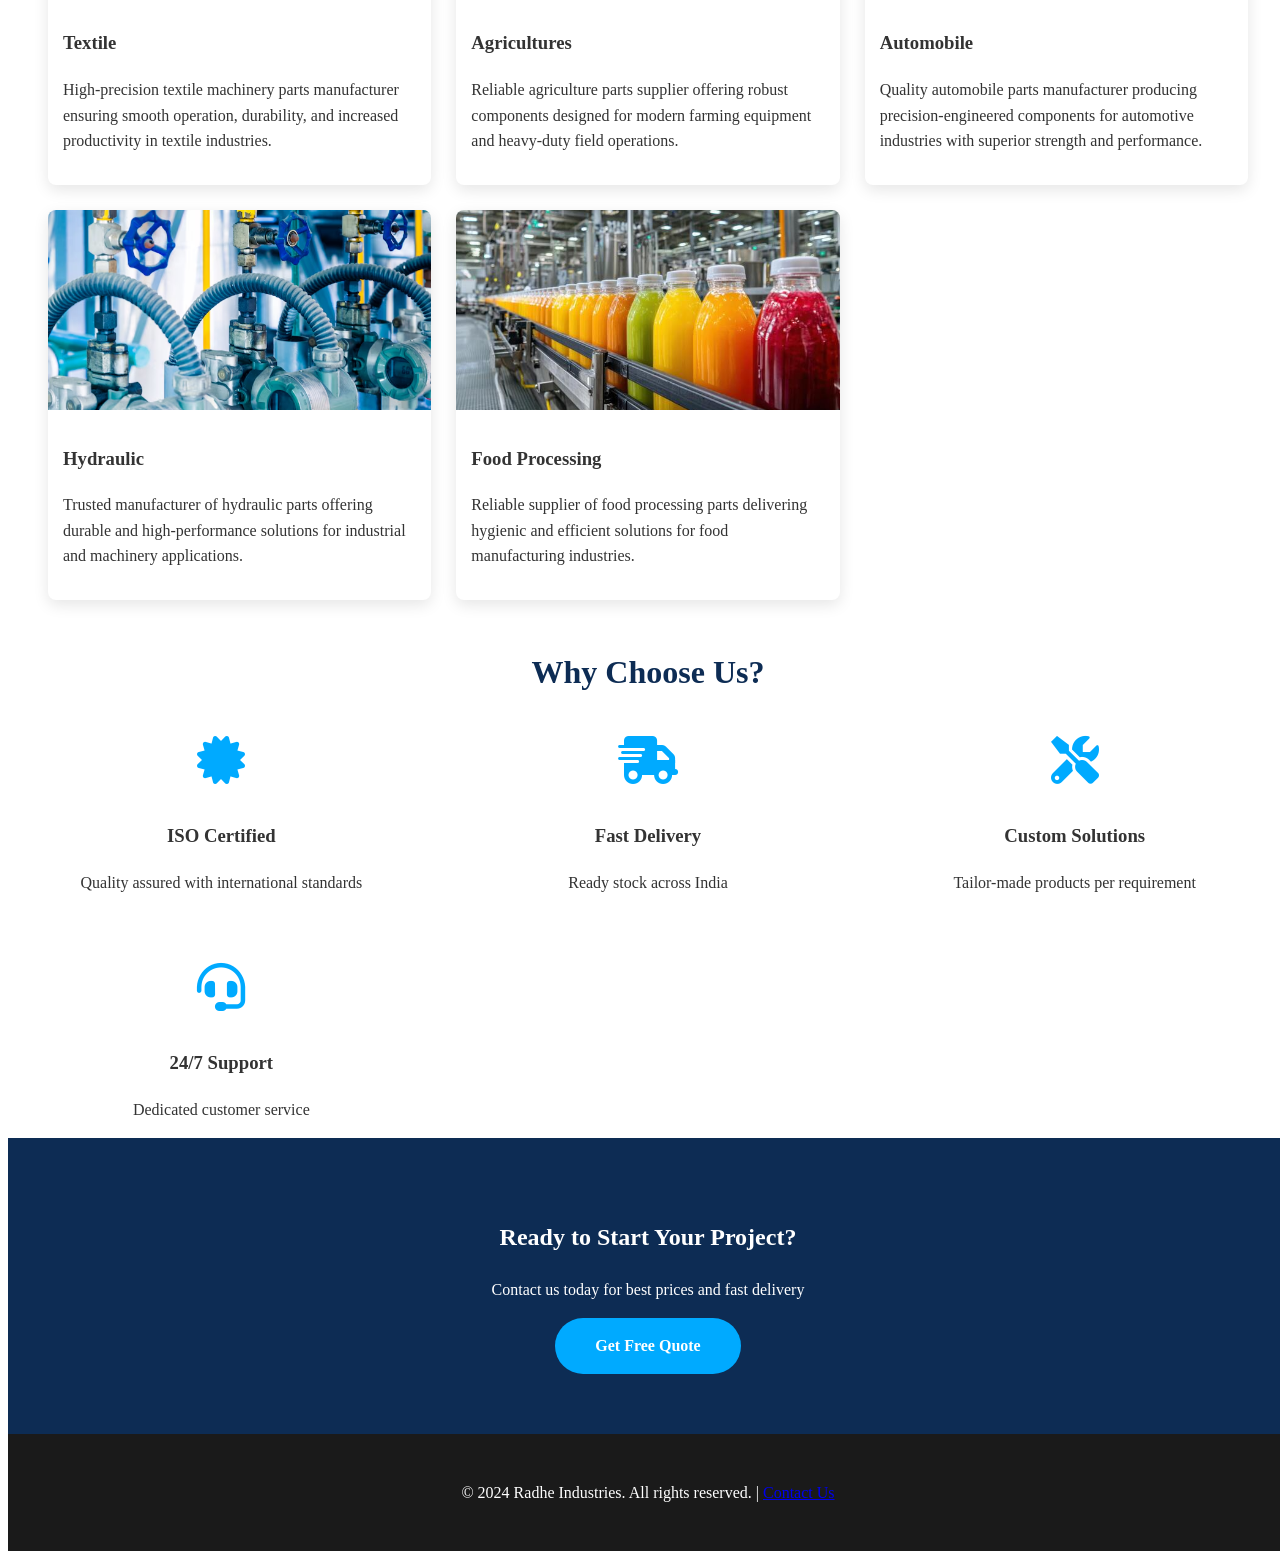
==== commit 6d67405f: "changes in product in mobile view on index page" ====
--- a/index.html
+++ b/index.html
@@ -94,7 +94,7 @@
 
     <!-- FEATURED PRODUCTS -->
     <section id="products" class="products-section">
-        <div class="container">
+        <div class="product-container">
             <h2 class="section-title">Industries We Serve</h2>
             <div class="products-grid">
                 <div class="product-card">
--- a/css/style.css
+++ b/css/style.css
@@ -177,6 +177,12 @@
     color: var(--primary);
 }
 
+.product-container {
+    max-width: 100%; 
+    margin: 0 auto; 
+    padding: 0 20px;
+}
+
 .products-grid {
     display: grid;
     grid-template-columns: repeat(3, 1fr);
@@ -321,6 +327,10 @@
   .hamburger { 
     display: flex; 
     }
+
+  .product-container {
+    padding: 0;
+}
 }
 
 @media(max-width: 992px) {
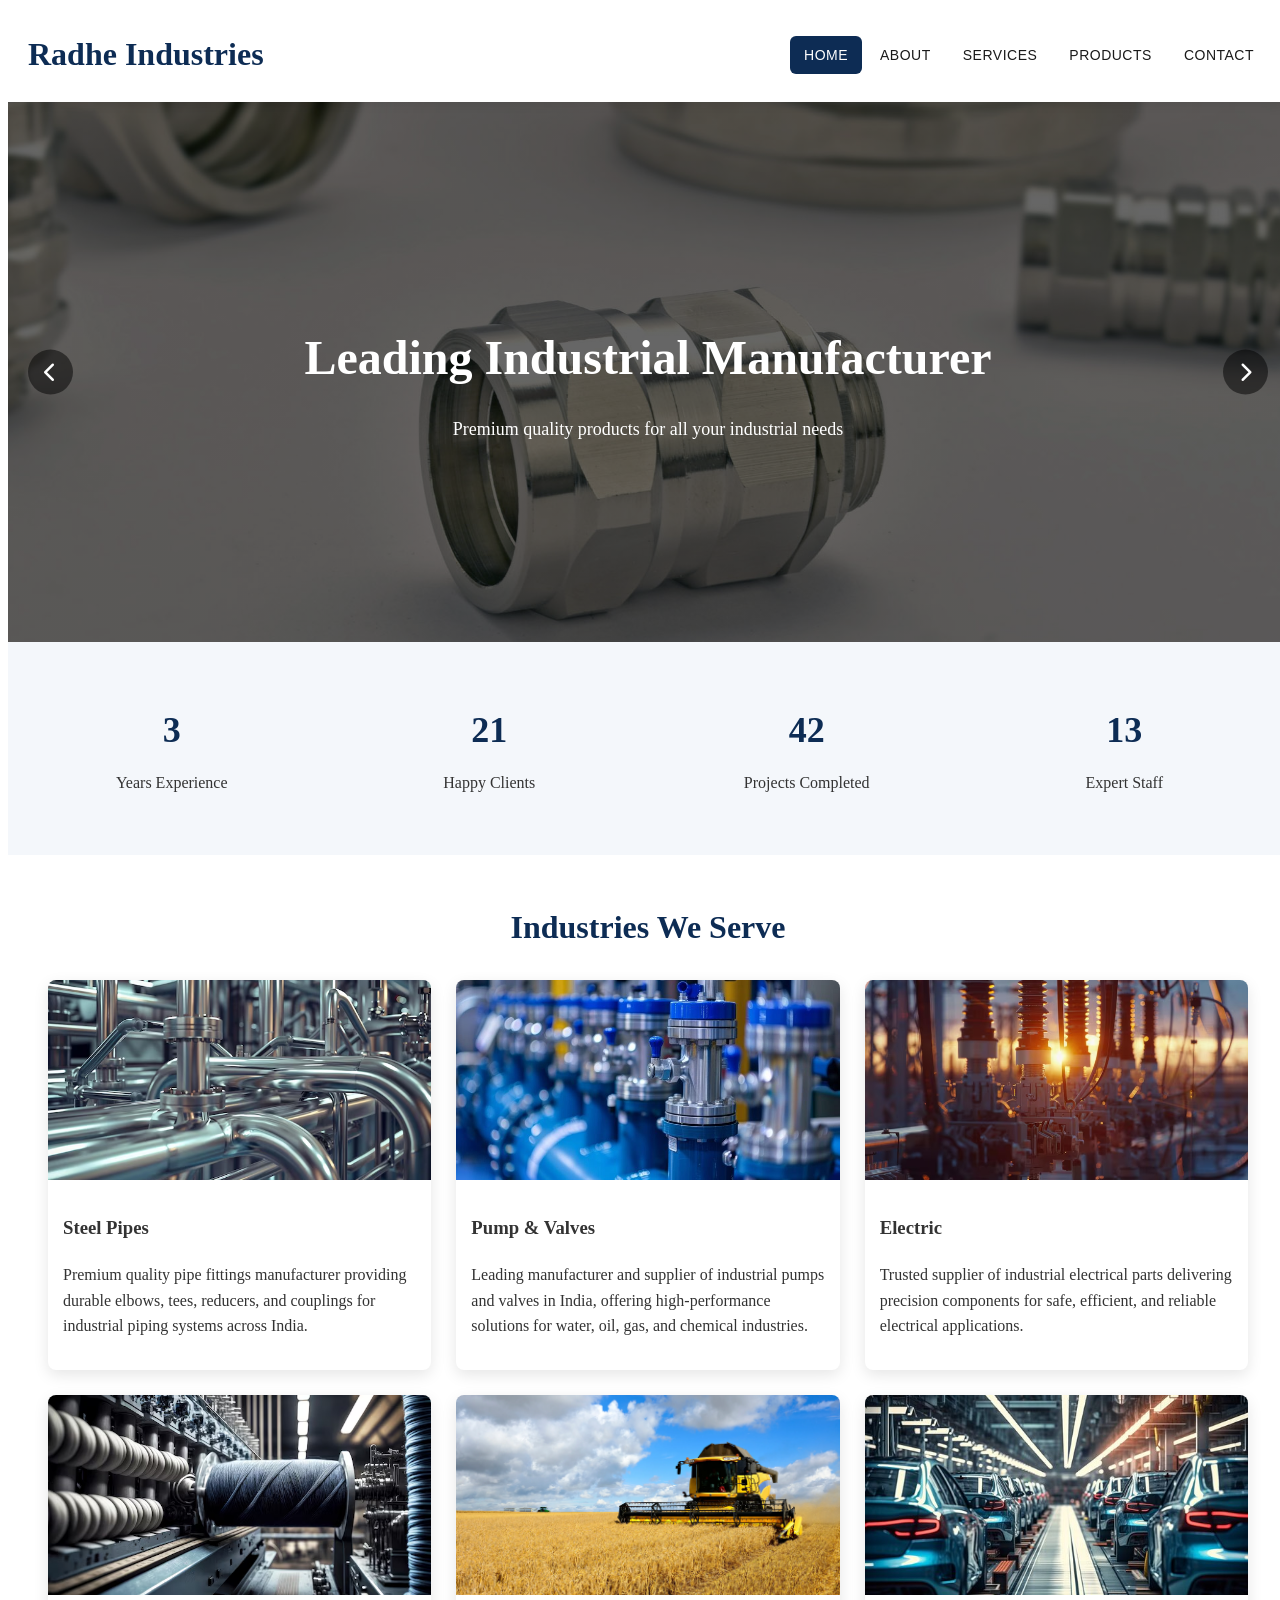
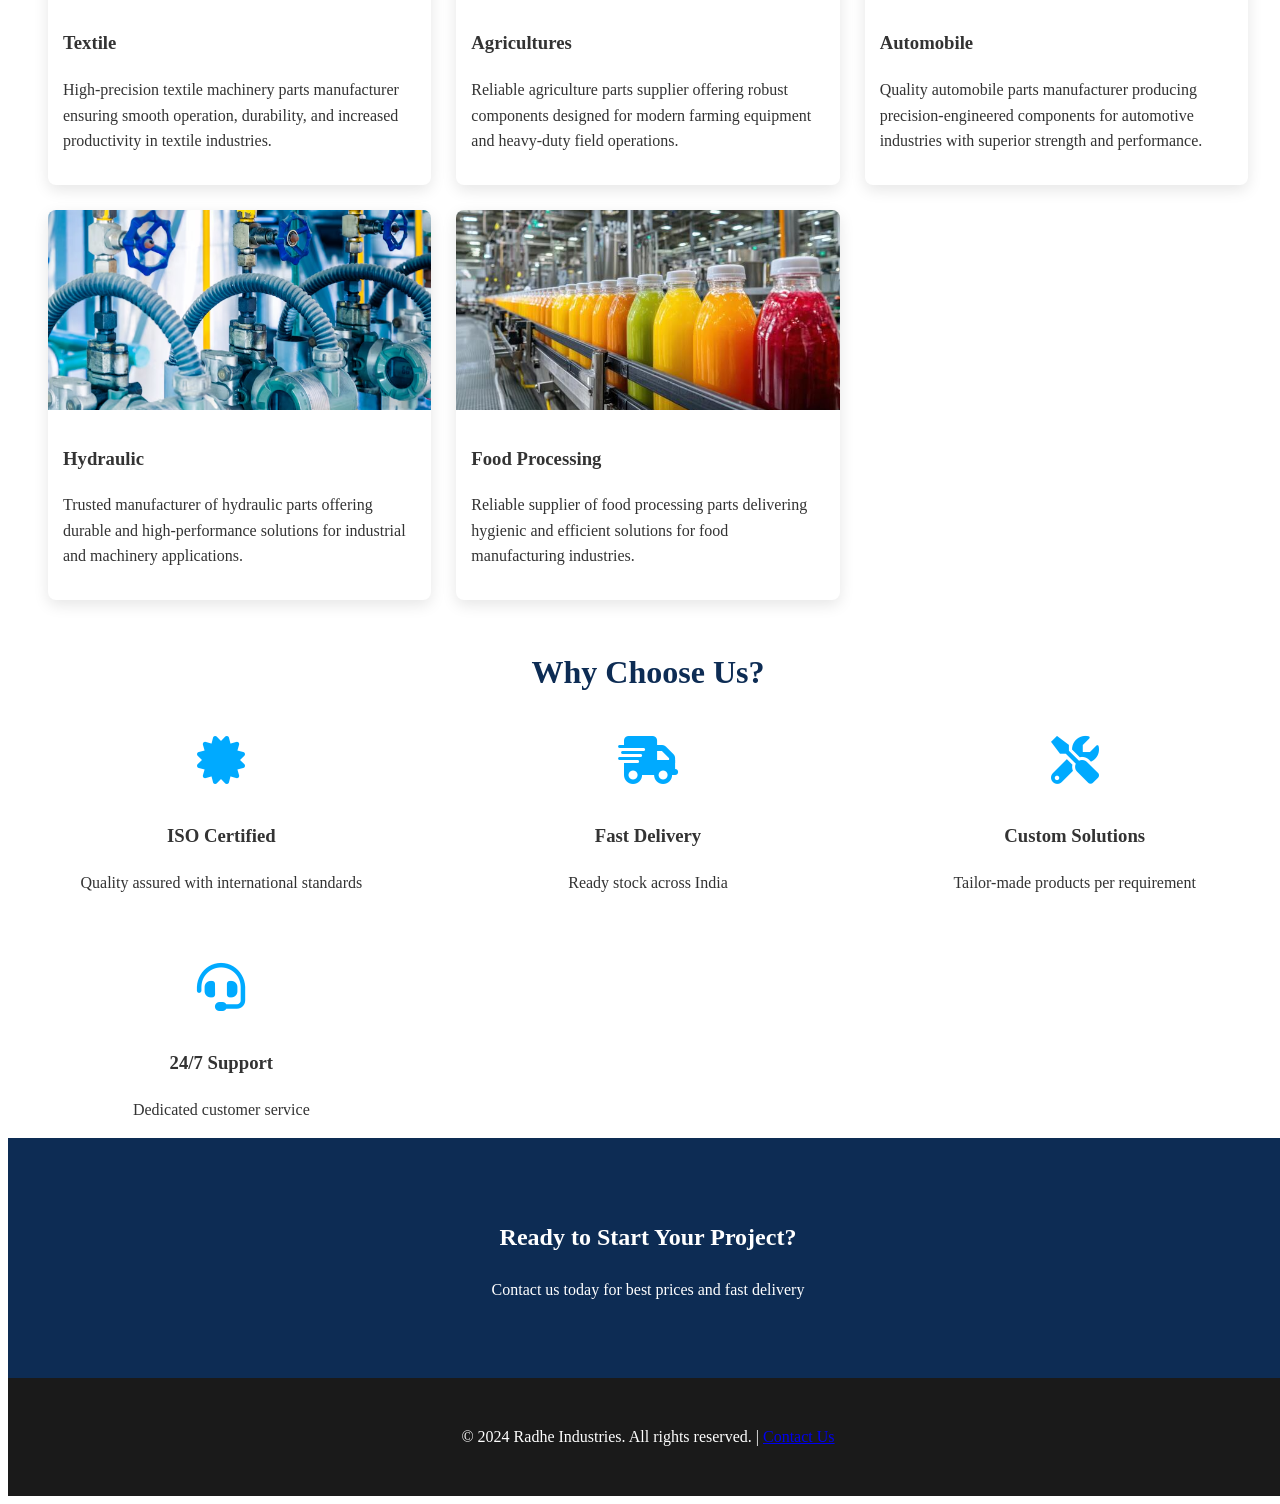
==== commit a8c44351: "Add service tab" ====
--- a/index.html
+++ b/index.html
@@ -18,6 +18,7 @@
           <nav class="nav">
             <a href="index.html#home" class="active">Home</a>
             <a href="about.html">About</a>
+            <a href="service.html">Services</a>
             <a href="product.html">Products</a>
             <a href="contact.html">Contact</a>
           </nav>
@@ -37,15 +38,15 @@
                 <div class="slide-content">
                     <h1>Leading Industrial Manufacturer</h1>
                     <p>Premium quality products for all your industrial needs</p>
-                    <a href="contact.html" class="cta-btn">Get Quote</a>
+                    <!-- <a href="contact.html" class="cta-btn">Get Quote</a> -->
                 </div>
             </div>
             <!-- Slide 2 -->
             <div class="slide">
                 <div class="slide-content">
                     <h1>Quality You Can Trust</h1>
-                    <p>ISO Certified | 5+ Happy Clients | 1+ Years Experience</p>
-                    <a href="about.html" class="cta-btn">Learn More</a>
+                    <p>ISO Certified | 50+ Happy Clients | 5+ Years Experience</p>
+                    <!-- <a href="about.html" class="cta-btn">Learn More</a> -->
                 </div>
             </div>
             <!-- Slide 3 -->
@@ -53,7 +54,7 @@
                 <div class="slide-content">
                     <h1>Fast Delivery Nationwide</h1>
                     <p>Ready stock | On-time delivery | Competitive pricing</p>
-                    <a href="contact.html" class="cta-btn">Contact Now</a>
+                    <!-- <a href="contact.html" class="cta-btn">Contact Now</a> -->
                 </div>
             </div>
         </div>
@@ -73,19 +74,19 @@
         <div class="container">
             <div class="stats-grid">
                 <div class="stat-item">
-                    <div class="stat-number" data-target="2">0</div>
+                    <div class="stat-number" data-target="5">0</div>
                     <div class="stat-label">Years Experience</div>
                 </div>
                 <div class="stat-item">
-                    <div class="stat-number" data-target="5">0</div>
+                    <div class="stat-number" data-target="50">0</div>
                     <div class="stat-label">Happy Clients</div>
                 </div>
                 <div class="stat-item">
-                    <div class="stat-number" data-target="10">0</div>
+                    <div class="stat-number" data-target="100">0</div>
                     <div class="stat-label">Projects Completed</div>
                 </div>
                 <div class="stat-item">
-                    <div class="stat-number" data-target="10">0</div>
+                    <div class="stat-number" data-target="30">0</div>
                     <div class="stat-label">Expert Staff</div>
                 </div>
             </div>
@@ -192,7 +193,7 @@
             <div class="cta-content">
                 <h2>Ready to Start Your Project?</h2>
                 <p>Contact us today for best prices and fast delivery</p>
-                <a href="contact.html" class="cta-btn">Get Free Quote</a>
+                <!-- <a href="contact.html" class="cta-btn">Get Free Quote</a> -->
             </div>
         </div>
     </section>
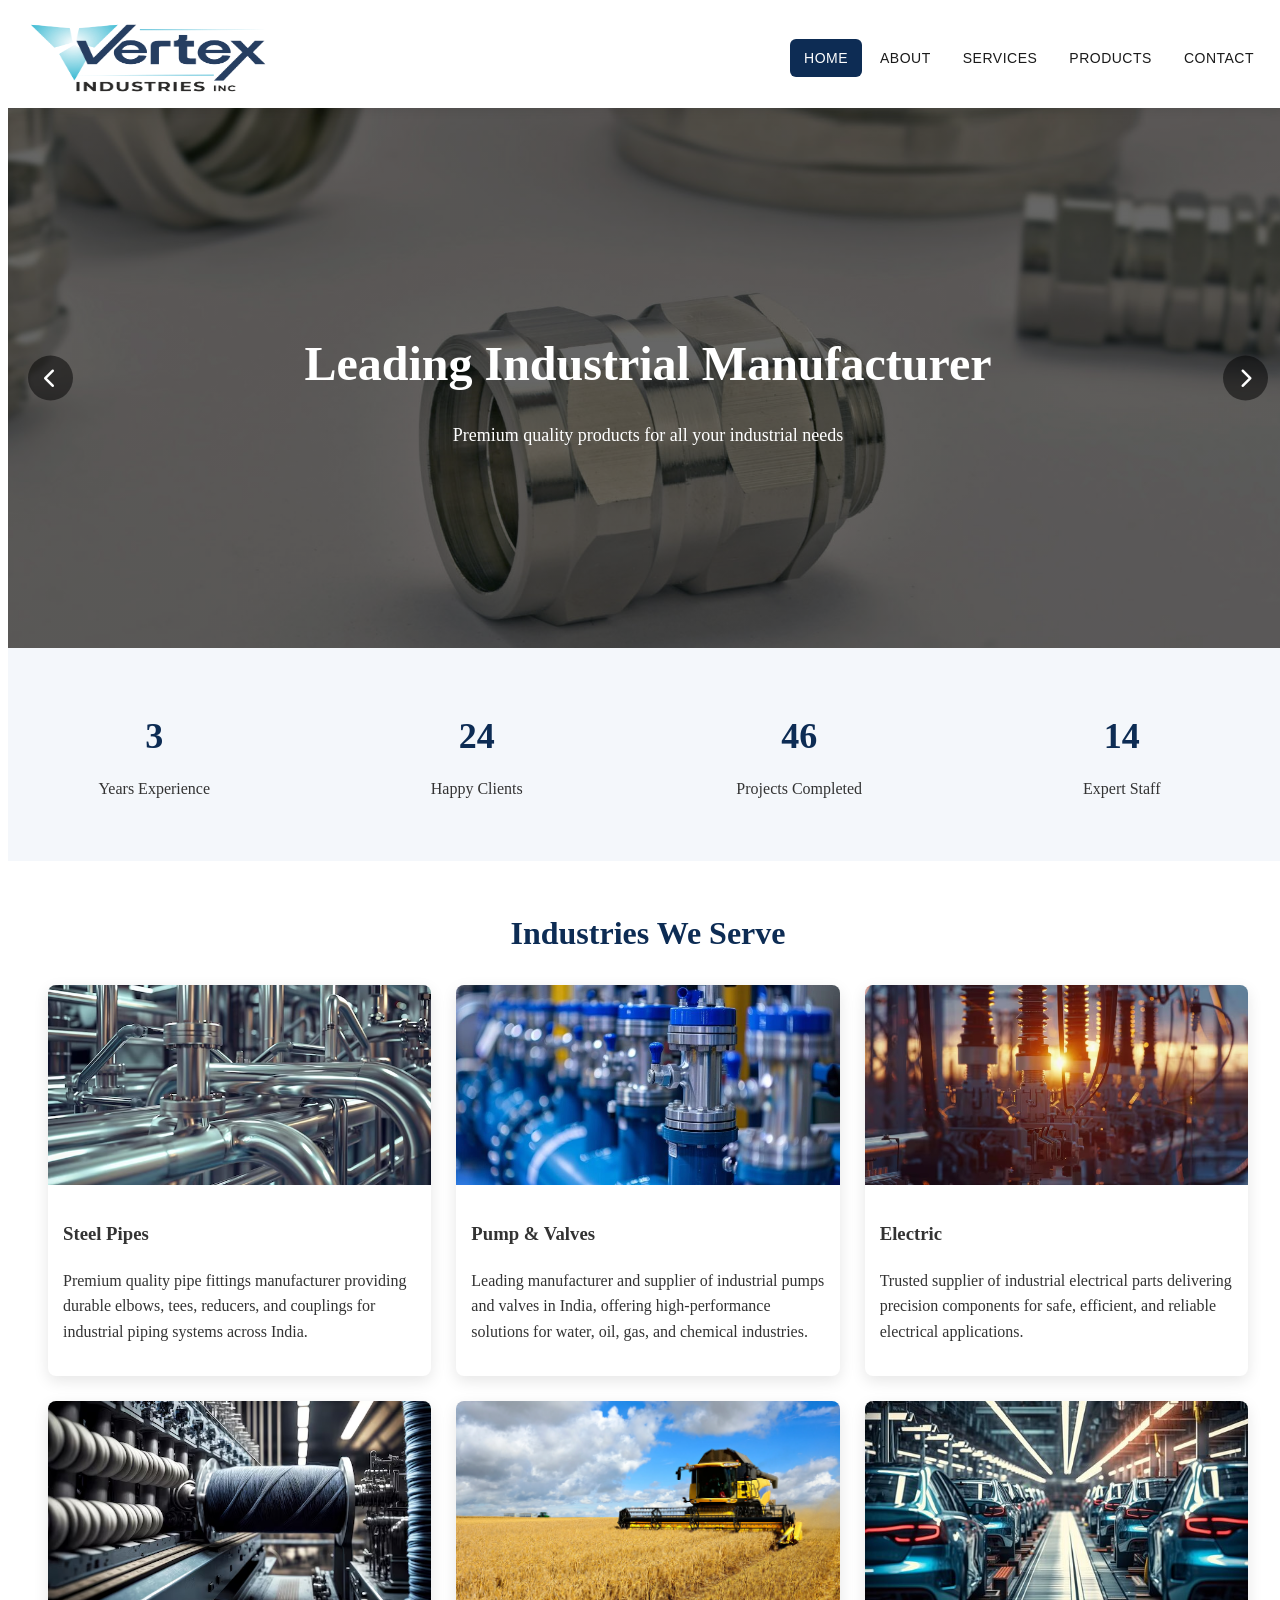
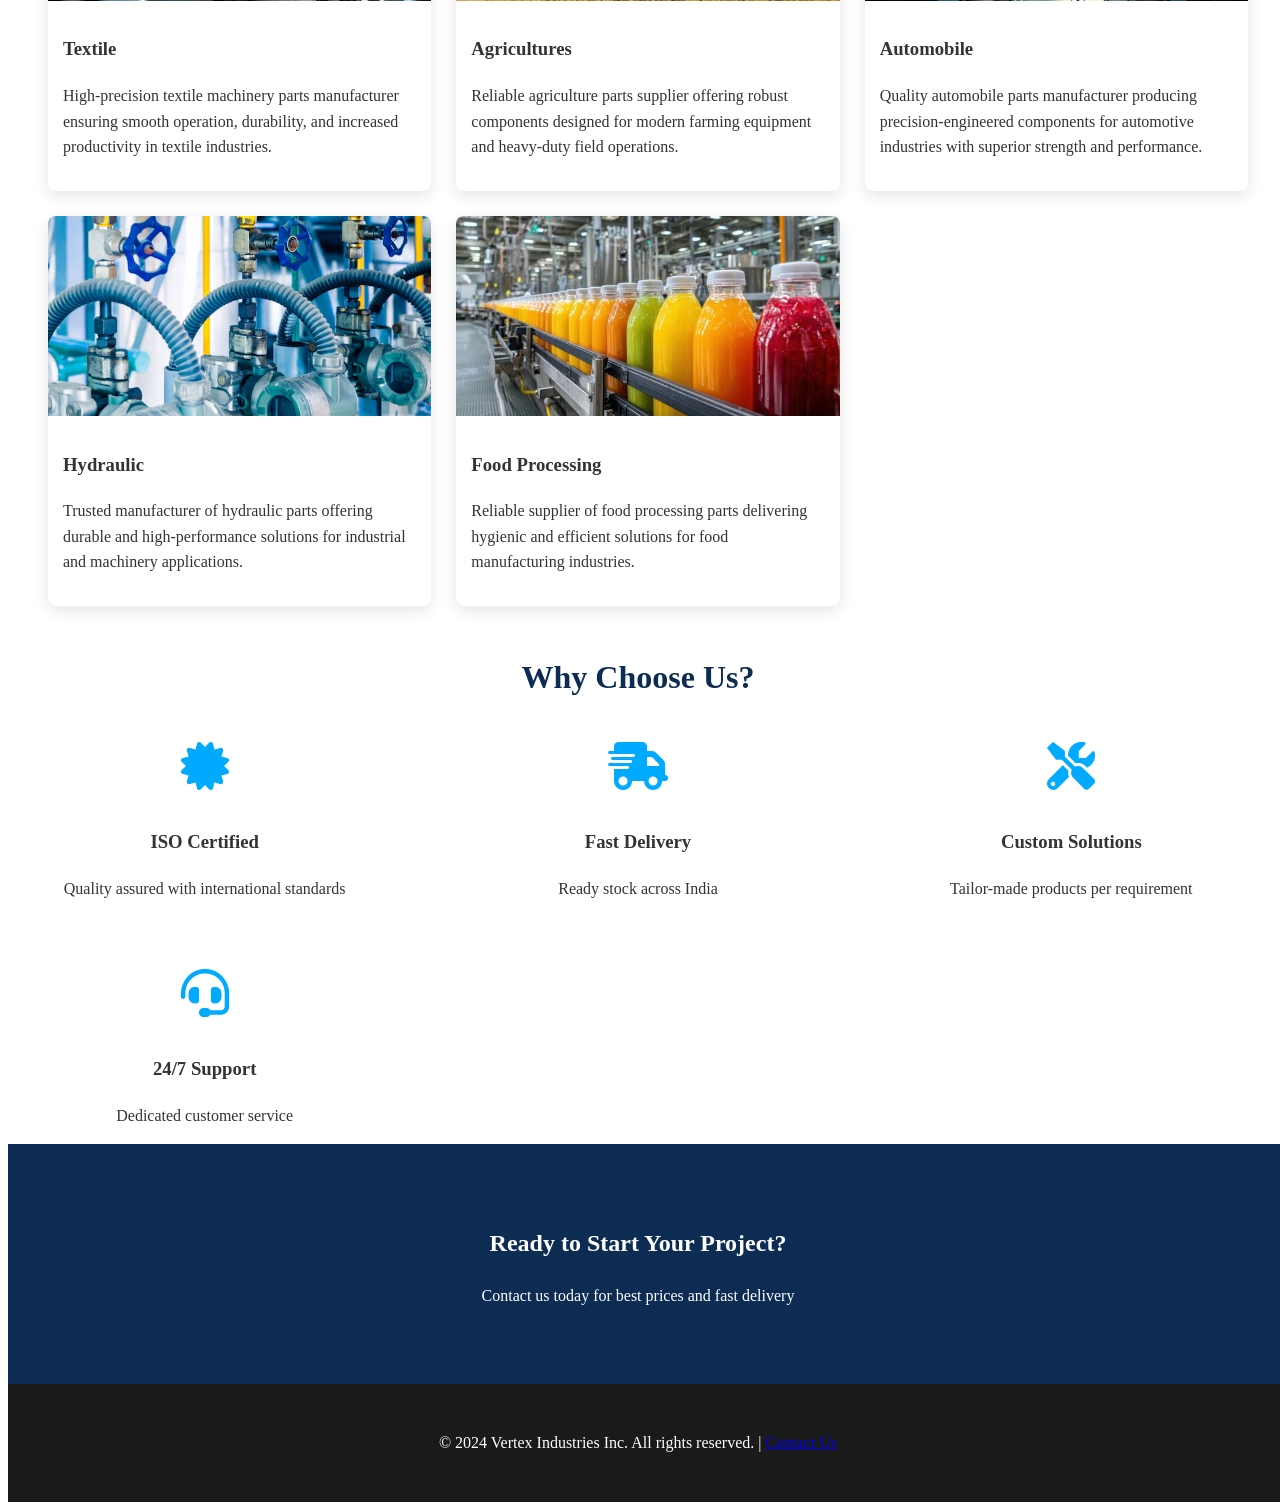
==== commit 99d151ec: "website name & logo changes" ====
--- a/index.html
+++ b/index.html
@@ -3,7 +3,7 @@
 <head>
     <meta charset="UTF-8">
     <meta name="viewport" content="width=device-width, initial-scale=1.0">
-    <title>Radhe Industries - Manufacturer & Supplier</title>
+    <title>Vertex Industries Inc - Manufacturer & Supplier</title>
     <link rel="stylesheet" href="css/style.css">
     <link href="https://fonts.googleapis.com/css2?family=Poppins:wght@300;400;500;600;700&display=swap" rel="stylesheet">
     <link rel="stylesheet" href="https://cdnjs.cloudflare.com/ajax/libs/font-awesome/6.0.0/css/all.min.css">
@@ -13,7 +13,8 @@
     <header class="header">
         <div class="container header-inner">
           <a href="index.html" class="logo" style="text-decoration: none;">
-            <h1>Radhe Industries</h1>
+            <!-- <img src="images/logo.png" alt="Vertex Industries Inc Logo" class="logo-img"> -->
+            <img src="images/logo.png" alt="Vertex Industries Inc Logo" class="logo-img">
           </a>
           <nav class="nav">
             <a href="index.html#home" class="active">Home</a>
@@ -200,7 +201,7 @@
 
     <footer>
         <div class="container">
-            <p>&copy; 2024 Radhe Industries. All rights reserved. | <a href="contact.html"> Contact Us </a></p>
+            <p>&copy; 2024 Vertex Industries Inc. All rights reserved. | <a href="contact.html"> Contact Us </a></p>
         </div>
     </footer>
 
--- a/css/style.css
+++ b/css/style.css
@@ -235,7 +235,7 @@
 .container { 
     max-width: 100%; 
     margin: 0 auto; 
-    padding: 0 20px; 
+    padding: 0 20px 0 0; 
 }
 
 .header {
@@ -275,8 +275,9 @@
 }
 
 .logo img { 
-    height: 56px; 
-    width: auto; 
+    height: 100px; 
+    width: 280px;
+    display: block; 
 }
 
 img { 
